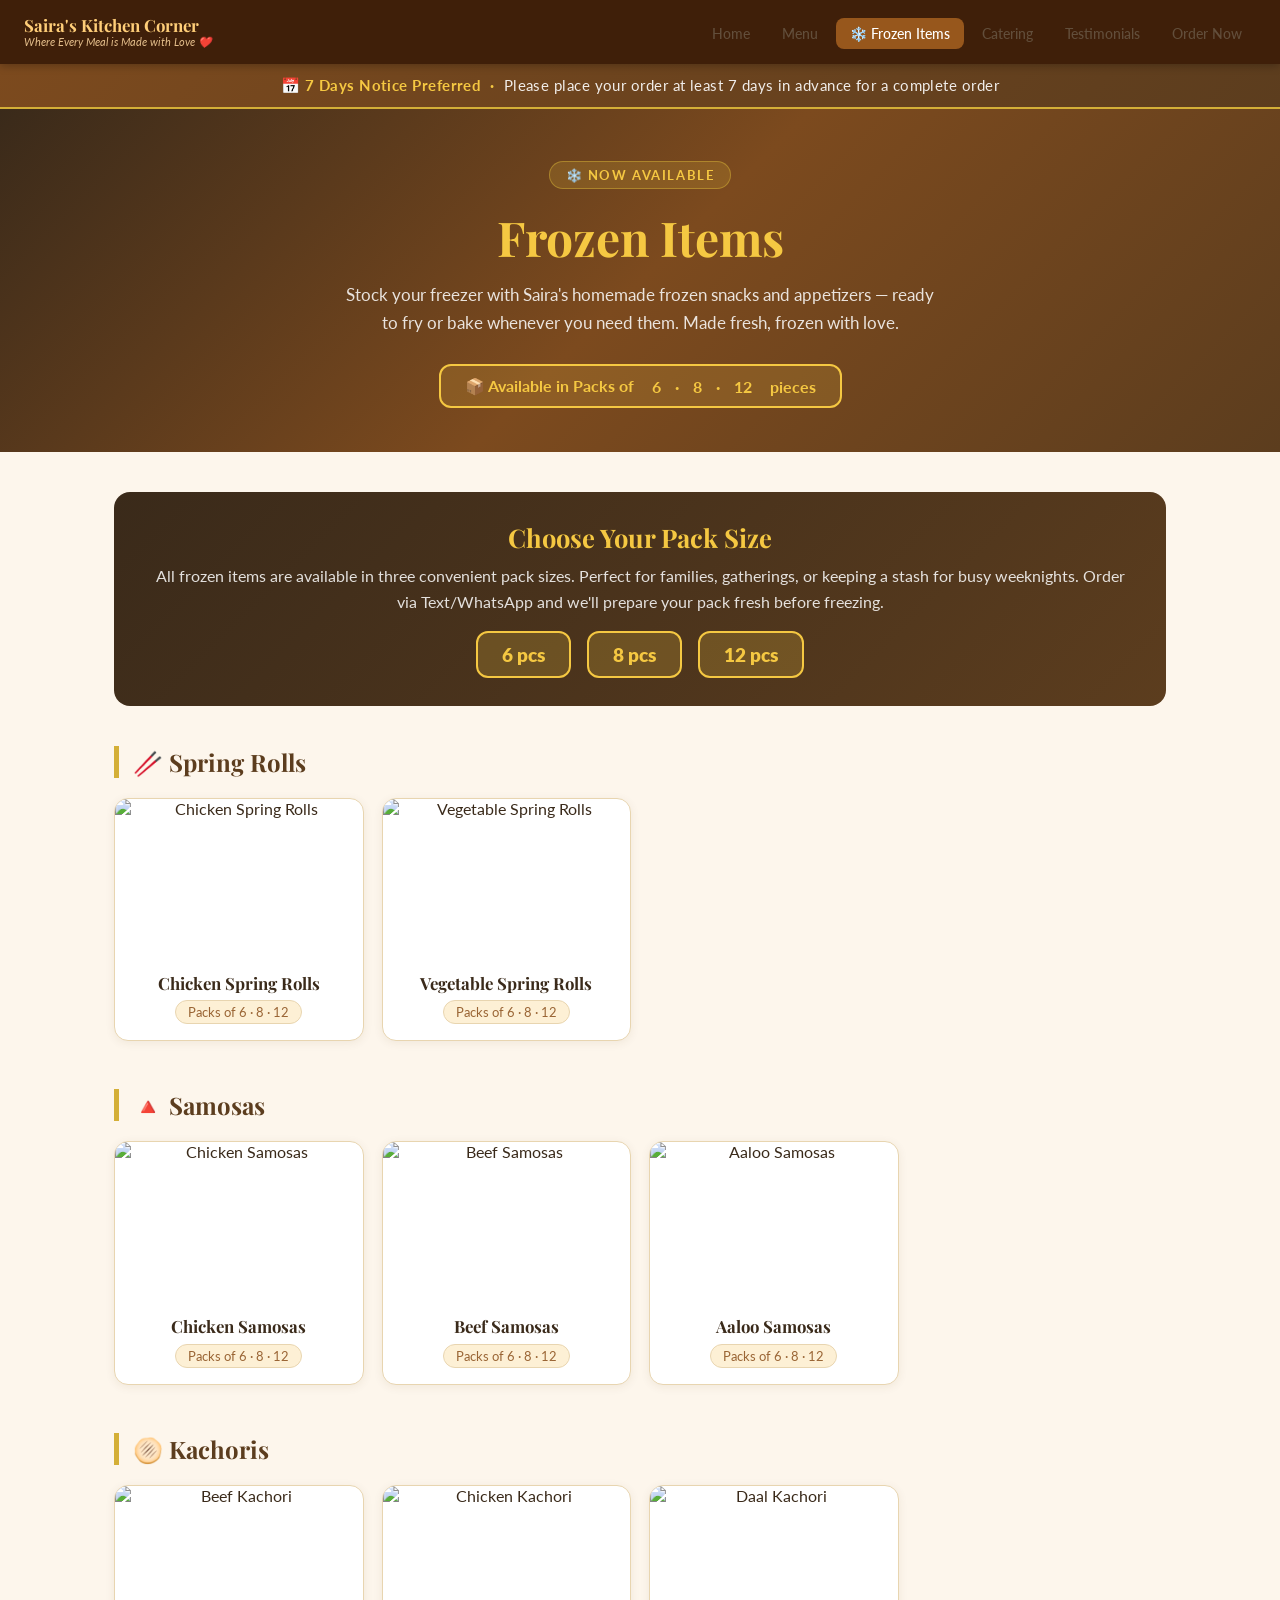
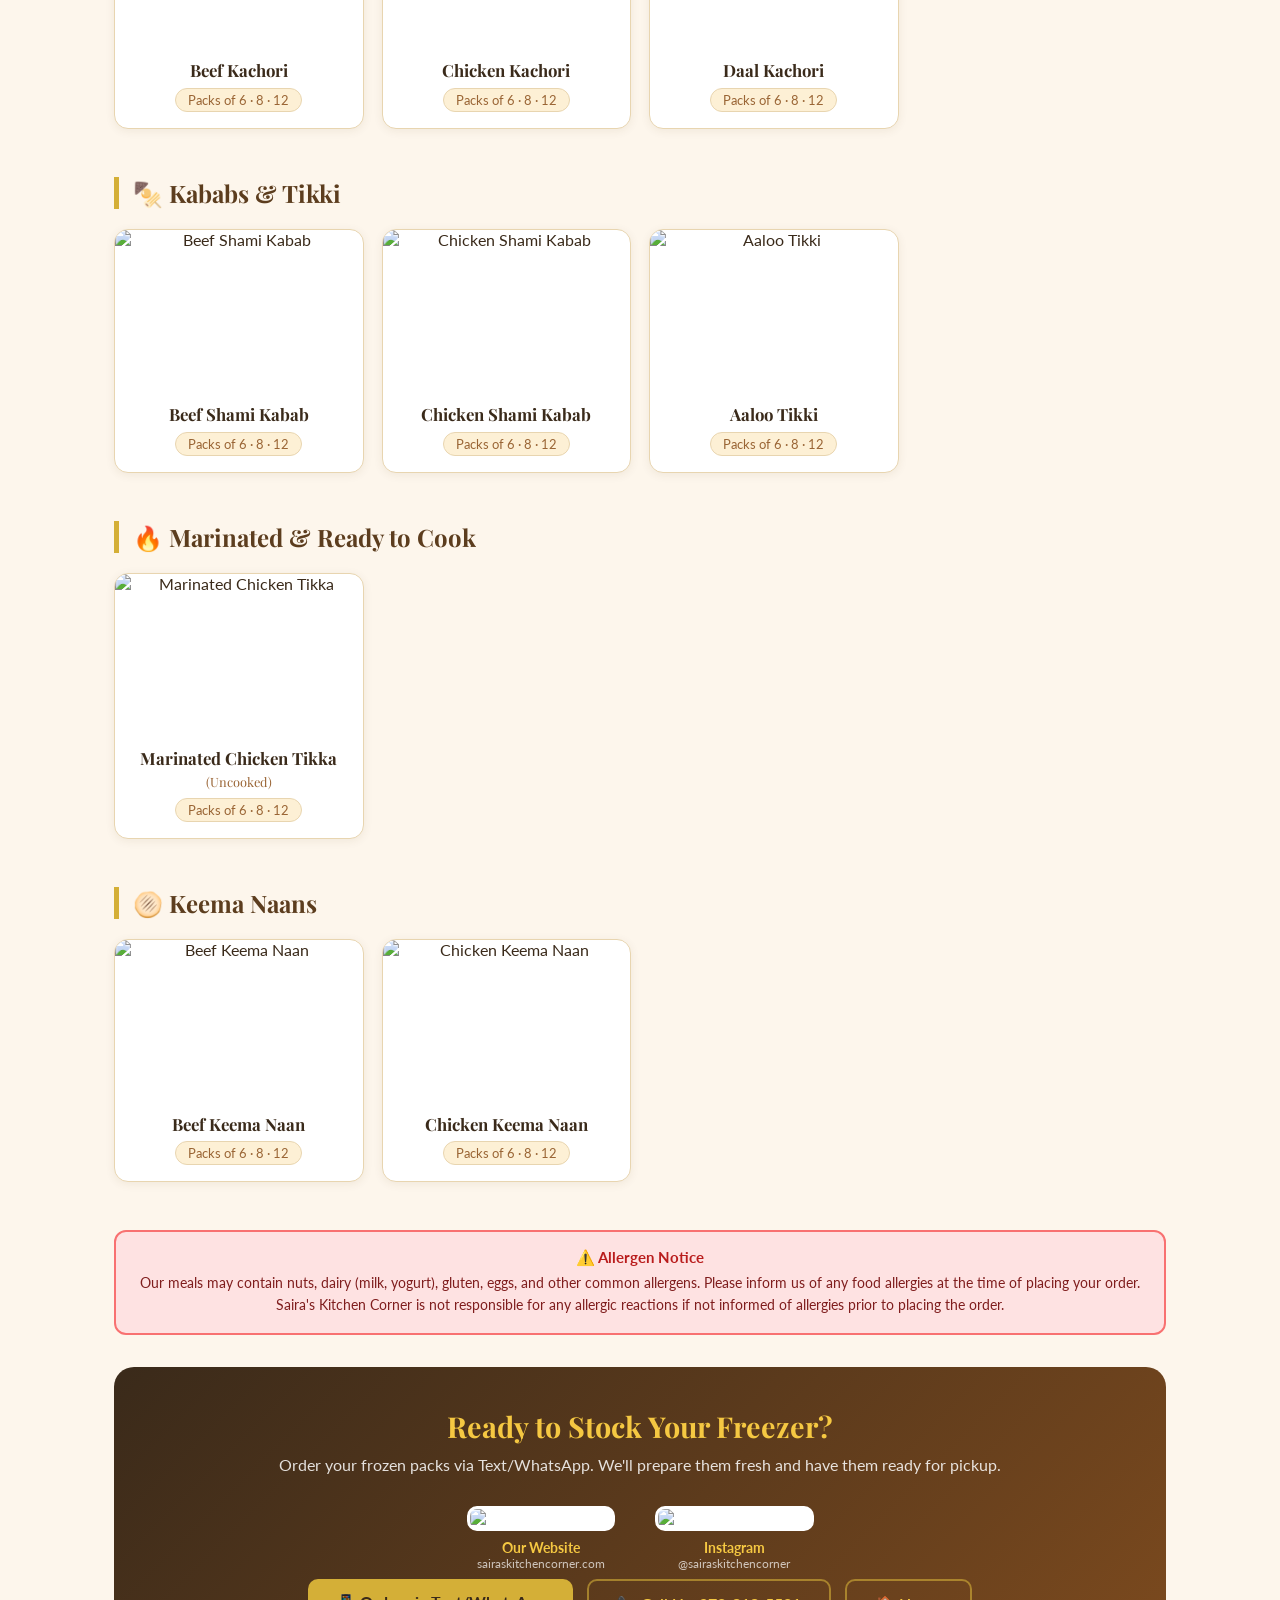
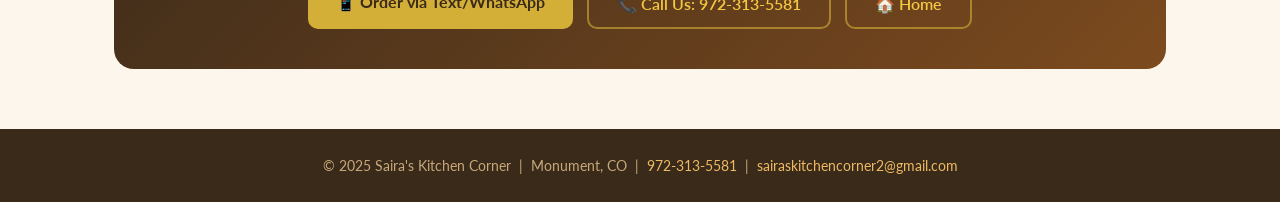
==== frozen-items.html @ 430d5a1c "Update frozen items page with food images, 7-day notice, Text/WhatsApp, Keema Naan; add Keema Naan t" ====
<!DOCTYPE html>
<html lang="en">
<head>
  <meta charset="UTF-8" />
  <meta name="viewport" content="width=device-width, initial-scale=1.0, maximum-scale=1" />
  <title>Frozen Items – Saira's Kitchen Corner</title>
  <link rel="preconnect" href="https://fonts.googleapis.com" />
  <link rel="preconnect" href="https://fonts.gstatic.com" crossorigin />
  <link href="https://fonts.googleapis.com/css2?family=Playfair+Display:ital,wght@0,400;0,600;0,700;1,400&family=Lato:wght@300;400;700&display=swap" rel="stylesheet" />
  <style>
    *, *::before, *::after { box-sizing: border-box; margin: 0; padding: 0; }

    body {
      font-family: 'Lato', sans-serif;
      background: #fdf6ec;
      color: #3a2a1a;
      min-height: 100vh;
    }

    /* ── NAV ── */
    nav {
      background: oklch(0.28 0.06 52);
      padding: 0 24px;
      display: flex;
      align-items: center;
      justify-content: space-between;
      height: 64px;
      position: sticky;
      top: 0;
      z-index: 100;
      box-shadow: 0 2px 8px rgba(0,0,0,0.25);
    }
    .nav-brand {
      display: flex;
      align-items: center;
      gap: 10px;
      text-decoration: none;
      flex-shrink: 0;
    }
    .nav-brand-text { display: flex; flex-direction: column; }
    .nav-brand .brand-name {
      font-family: 'Playfair Display', serif;
      font-size: 1.05rem;
      font-weight: 700;
      color: oklch(0.88 0.12 78);
      line-height: 1.2;
    }
    .nav-brand .brand-tagline {
      font-size: 0.68rem;
      color: oklch(0.82 0.08 75);
      font-style: italic;
    }
    .nav-links {
      display: flex;
      gap: 4px;
      align-items: center;
      list-style: none;
    }
    .nav-links a {
      color: oklch(0.44 0.04 67);
      text-decoration: none;
      font-size: 0.875rem;
      font-weight: 500;
      padding: 7px 14px;
      border-radius: 8px;
      transition: background 0.15s, color 0.15s;
    }
    .nav-links a:hover {
      background: oklch(0.96 0.03 78);
      color: oklch(0.38 0.07 55);
    }
    .nav-links a.active {
      background: oklch(0.52 0.11 58);
      color: #fff;
    }
    .nav-links a.order-btn {
      color: oklch(0.44 0.04 67);
      background: transparent;
    }
    .nav-links a.order-btn:hover {
      background: oklch(0.96 0.03 78);
      color: oklch(0.38 0.07 55);
    }
    /* Hamburger */
    .nav-hamburger {
      display: none;
      background: none;
      border: none;
      cursor: pointer;
      padding: 8px;
      border-radius: 8px;
      color: oklch(0.44 0.04 67);
      transition: background 0.15s;
      min-width: 44px;
      min-height: 44px;
      align-items: center;
      justify-content: center;
    }
    .nav-hamburger svg { width: 26px; height: 26px; }
    .nav-hamburger:hover { background: oklch(0.38 0.06 52); }
    .nav-mobile {
      display: none;
      flex-direction: column;
      background: oklch(0.24 0.05 52);
      padding: 8px 0;
      box-shadow: 0 4px 12px rgba(0,0,0,0.3);
    }
    .nav-mobile.open { display: flex; }
    .nav-mobile a {
      color: oklch(0.82 0.08 75);
      text-decoration: none;
      padding: 12px 24px;
      font-size: 0.95rem;
      font-weight: 500;
      transition: background 0.15s;
    }
    .nav-mobile a:hover, .nav-mobile a.active { background: oklch(0.32 0.07 52); color: #fff; }

    /* ── NOTICE BANNER ── */
    .notice-banner {
      background: linear-gradient(135deg, #7c4a1e, #5c3d1e);
      color: #f5c842;
      text-align: center;
      padding: 12px 24px;
      font-size: 0.95rem;
      font-weight: 700;
      letter-spacing: 0.03em;
      border-bottom: 2px solid #d4af37;
    }
    .notice-banner span {
      color: rgba(255,255,255,0.9);
      font-weight: 400;
    }

    /* ── HERO ── */
    .hero {
      background: linear-gradient(135deg, #3a2a1a 0%, #7c4a1e 50%, #5c3d1e 100%);
      color: #fff;
      text-align: center;
      padding: 52px 24px 44px;
    }
    .hero-badge {
      display: inline-block;
      background: rgba(212,175,55,0.2);
      border: 1px solid rgba(212,175,55,0.5);
      color: #f5c842;
      font-size: 0.82rem;
      font-weight: 700;
      letter-spacing: 0.12em;
      text-transform: uppercase;
      padding: 5px 16px;
      border-radius: 20px;
      margin-bottom: 16px;
    }
    .hero h1 {
      font-family: 'Playfair Display', serif;
      font-size: clamp(2rem, 5vw, 3rem);
      font-weight: 700;
      color: #f5c842;
      margin-bottom: 12px;
    }
    .hero p {
      font-size: 1.05rem;
      color: rgba(255,255,255,0.85);
      max-width: 600px;
      margin: 0 auto 20px;
      line-height: 1.65;
    }
    .pack-banner {
      display: inline-flex;
      align-items: center;
      gap: 10px;
      background: rgba(245,200,66,0.15);
      border: 2px solid #f5c842;
      border-radius: 12px;
      padding: 10px 24px;
      color: #f5c842;
      font-size: 1rem;
      font-weight: 700;
      margin-top: 8px;
    }

    /* ── MAIN ── */
    main {
      max-width: 1100px;
      margin: 0 auto;
      padding: 40px 24px 60px;
    }

    /* ── CATEGORY SECTION ── */
    .category {
      margin-bottom: 48px;
    }
    .category-title {
      font-family: 'Playfair Display', serif;
      font-size: 1.5rem;
      font-weight: 700;
      color: #5c3d1e;
      border-left: 5px solid #d4af37;
      padding-left: 14px;
      margin-bottom: 20px;
    }
    .items-grid {
      display: grid;
      grid-template-columns: repeat(auto-fill, minmax(220px, 1fr));
      gap: 18px;
    }
    .item-card {
      background: #fff;
      border: 1px solid #e8d5b0;
      border-radius: 14px;
      overflow: hidden;
      display: flex;
      flex-direction: column;
      align-items: center;
      text-align: center;
      box-shadow: 0 2px 10px rgba(92,61,30,0.08);
      transition: transform 0.2s, box-shadow 0.2s;
    }
    .item-card:hover {
      transform: translateY(-4px);
      box-shadow: 0 8px 24px rgba(92,61,30,0.16);
    }
    .item-img {
      width: 100%;
      height: 160px;
      object-fit: cover;
      display: block;
    }
    .item-body {
      padding: 14px 16px 16px;
      display: flex;
      flex-direction: column;
      align-items: center;
      gap: 6px;
    }
    .item-name {
      font-family: 'Playfair Display', serif;
      font-size: 1.05rem;
      font-weight: 700;
      color: #3a2a1a;
      line-height: 1.3;
    }
    .item-pack {
      font-size: 0.8rem;
      color: #9a6535;
      background: #fdf0d5;
      border: 1px solid #e8d5b0;
      border-radius: 20px;
      padding: 3px 12px;
    }

    /* ── PACK INFO BOX ── */
    .pack-info {
      background: linear-gradient(135deg, #3a2a1a, #5c3d1e);
      border-radius: 16px;
      padding: 28px 32px;
      color: #fff;
      text-align: center;
      margin-bottom: 40px;
    }
    .pack-info h2 {
      font-family: 'Playfair Display', serif;
      font-size: 1.6rem;
      color: #f5c842;
      margin-bottom: 10px;
    }
    .pack-info p {
      color: rgba(255,255,255,0.85);
      font-size: 0.98rem;
      line-height: 1.6;
      margin-bottom: 16px;
    }
    .pack-sizes {
      display: flex;
      justify-content: center;
      gap: 16px;
      flex-wrap: wrap;
    }
    .pack-size-badge {
      background: rgba(245,200,66,0.2);
      border: 2px solid #f5c842;
      color: #f5c842;
      font-size: 1.2rem;
      font-weight: 800;
      padding: 10px 24px;
      border-radius: 12px;
      min-width: 80px;
    }

    /* ── ALLERGEN ── */
    .allergen-box {
      background: #fee2e2;
      border: 2px solid #f87171;
      border-radius: 12px;
      padding: 16px 20px;
      text-align: center;
      margin: 32px 0;
    }
    .allergen-box .allergen-title {
      font-weight: 700;
      color: #b91c1c;
      font-size: 0.95rem;
      margin-bottom: 6px;
    }
    .allergen-box p {
      color: #7f1d1d;
      font-size: 0.85rem;
      line-height: 1.6;
    }

    /* ── CTA ── */
    .cta-section {
      background: linear-gradient(135deg, #3a2a1a, #7c4a1e);
      border-radius: 20px;
      padding: 40px 32px;
      text-align: center;
      color: #fff;
      margin-top: 16px;
    }
    .cta-section h3 {
      font-family: 'Playfair Display', serif;
      font-size: 1.8rem;
      color: #f5c842;
      margin-bottom: 10px;
    }
    .cta-section p {
      color: rgba(255,255,255,0.85);
      margin-bottom: 24px;
      font-size: 1rem;
    }
    .cta-buttons { display: flex; gap: 14px; justify-content: center; flex-wrap: wrap; }
    .btn-primary {
      background: #d4af37;
      color: #3a2a1a;
      font-weight: 700;
      padding: 13px 28px;
      border-radius: 10px;
      text-decoration: none;
      font-size: 1rem;
      transition: background 0.2s;
    }
    .btn-primary:hover { background: #f5c842; }
    .btn-outline {
      border: 2px solid rgba(212,175,55,0.6);
      color: #f5c842;
      font-weight: 600;
      padding: 13px 28px;
      border-radius: 10px;
      text-decoration: none;
      font-size: 1rem;
      transition: background 0.2s;
    }
    .btn-outline:hover { background: rgba(212,175,55,0.15); }

    /* ── QR SECTION ── */
    .qr-section {
      display: flex;
      justify-content: center;
      gap: 40px;
      flex-wrap: wrap;
      margin: 32px 0 8px;
    }
    .qr-block { text-align: center; }
    .qr-block img {
      width: 110px;
      height: 110px;
      border: 3px solid #fff;
      border-radius: 10px;
      background: #fff;
    }
    .qr-block .qr-label {
      color: #f5c842;
      font-weight: 700;
      font-size: 0.9rem;
      margin-top: 8px;
    }
    .qr-block .qr-sub {
      color: rgba(255,255,255,0.7);
      font-size: 0.78rem;
    }

    /* ── FOOTER ── */
    footer {
      background: #3a2a1a;
      color: #c8a87a;
      text-align: center;
      padding: 28px 24px;
      font-size: 0.88rem;
    }
    footer a { color: oklch(0.82 0.12 78); text-decoration: none; }
    footer a:hover { text-decoration: underline; }

    /* ── RESPONSIVE ── */
    @media (max-width: 767px) {
      .nav-links { display: none; }
      .nav-hamburger { display: flex; }
      .hero { padding: 36px 16px 32px; }
      main { padding: 28px 16px 48px; }
      .items-grid { grid-template-columns: repeat(auto-fill, minmax(160px, 1fr)); }
    }
    @media (max-width: 480px) {
      .items-grid { grid-template-columns: 1fr 1fr; }
    }
    @media (max-width: 640px) {
      nav { padding: 0 16px; }
    }
  </style>
</head>
<body>

  <!-- NAVIGATION -->
  <nav id="main-nav">
    <a href="/" class="nav-brand">
      <div class="nav-brand-text">
        <span class="brand-name">Saira's Kitchen Corner</span>
        <span class="brand-tagline">Where Every Meal is Made with Love ❤️</span>
      </div>
    </a>
    <ul class="nav-links">
      <li><a href="/">Home</a></li>
      <li><a href="/#menu">Menu</a></li>
      <li><a href="/frozen-items.html" class="active">❄️ Frozen Items</a></li>
      <li><a href="/#catering">Catering</a></li>
      <li><a href="/testimonials.html">Testimonials</a></li>
      <li><a href="/order" class="order-btn">Order Now</a></li>
    </ul>
    <button class="nav-hamburger" id="nav-toggle" aria-label="Toggle menu" onclick="document.getElementById('nav-mobile').classList.toggle('open');">
      <svg xmlns="http://www.w3.org/2000/svg" fill="none" viewBox="0 0 24 24" stroke="currentColor" stroke-width="2">
        <path stroke-linecap="round" stroke-linejoin="round" d="M4 6h16M4 12h16M4 18h16" />
      </svg>
    </button>
  </nav>
  <!-- MOBILE DROPDOWN -->
  <div class="nav-mobile" id="nav-mobile">
    <a href="/">🏠 Home</a>
    <a href="/#menu">📋 Menu</a>
    <a href="/frozen-items.html" class="active">❄️ Frozen Items</a>
    <a href="/#catering">🎉 Catering</a>
    <a href="/testimonials.html">⭐ Testimonials</a>
    <a href="/order">🛒 Order Now</a>
  </div>

  <!-- NOTICE BANNER -->
  <div class="notice-banner">
    📅 7 Days Notice Preferred &nbsp;·&nbsp; <span>Please place your order at least 7 days in advance for a complete order</span>
  </div>

  <!-- HERO -->
  <section class="hero">
    <div class="hero-badge">❄️ Now Available</div>
    <h1>Frozen Items</h1>
    <p>Stock your freezer with Saira's homemade frozen snacks and appetizers — ready to fry or bake whenever you need them. Made fresh, frozen with love.</p>
    <div class="pack-banner">
      📦 Available in Packs of &nbsp;<strong>6</strong>&nbsp;·&nbsp;<strong>8</strong>&nbsp;·&nbsp;<strong>12</strong>&nbsp; pieces
    </div>
  </section>

  <!-- MAIN -->
  <main>

    <!-- PACK INFO -->
    <div class="pack-info">
      <h2>Choose Your Pack Size</h2>
      <p>All frozen items are available in three convenient pack sizes. Perfect for families, gatherings, or keeping a stash for busy weeknights. Order via Text/WhatsApp and we'll prepare your pack fresh before freezing.</p>
      <div class="pack-sizes">
        <div class="pack-size-badge">6 pcs</div>
        <div class="pack-size-badge">8 pcs</div>
        <div class="pack-size-badge">12 pcs</div>
      </div>
    </div>

    <!-- SPRING ROLLS -->
    <div class="category">
      <div class="category-title">🥢 Spring Rolls</div>
      <div class="items-grid">
        <div class="item-card">
          <img class="item-img" src="https://files.manuscdn.com/user_upload_by_module/session_file/310519663323870382/GYMShyaJOjtlYXVd.png" alt="Chicken Spring Rolls" />
          <div class="item-body">
            <div class="item-name">Chicken Spring Rolls</div>
            <div class="item-pack">Packs of 6 · 8 · 12</div>
          </div>
        </div>
        <div class="item-card">
          <img class="item-img" src="https://files.manuscdn.com/user_upload_by_module/session_file/310519663323870382/UkPfXrjDyezXaMzY.png" alt="Vegetable Spring Rolls" />
          <div class="item-body">
            <div class="item-name">Vegetable Spring Rolls</div>
            <div class="item-pack">Packs of 6 · 8 · 12</div>
          </div>
        </div>
      </div>
    </div>

    <!-- SAMOSAS -->
    <div class="category">
      <div class="category-title">🔺 Samosas</div>
      <div class="items-grid">
        <div class="item-card">
          <img class="item-img" src="https://files.manuscdn.com/user_upload_by_module/session_file/310519663323870382/VuNOWQDTCbsynNrT.png" alt="Chicken Samosas" />
          <div class="item-body">
            <div class="item-name">Chicken Samosas</div>
            <div class="item-pack">Packs of 6 · 8 · 12</div>
          </div>
        </div>
        <div class="item-card">
          <img class="item-img" src="https://files.manuscdn.com/user_upload_by_module/session_file/310519663323870382/gjRfdqWpCjONwlKH.png" alt="Beef Samosas" />
          <div class="item-body">
            <div class="item-name">Beef Samosas</div>
            <div class="item-pack">Packs of 6 · 8 · 12</div>
          </div>
        </div>
        <div class="item-card">
          <img class="item-img" src="https://files.manuscdn.com/user_upload_by_module/session_file/310519663323870382/jdFJtAECoCiNhnWw.png" alt="Aaloo Samosas" />
          <div class="item-body">
            <div class="item-name">Aaloo Samosas</div>
            <div class="item-pack">Packs of 6 · 8 · 12</div>
          </div>
        </div>
      </div>
    </div>

    <!-- KACHORIS -->
    <div class="category">
      <div class="category-title">🫓 Kachoris</div>
      <div class="items-grid">
        <div class="item-card">
          <img class="item-img" src="https://files.manuscdn.com/user_upload_by_module/session_file/310519663323870382/nNfXZiDAnTScRFcn.png" alt="Beef Kachori" />
          <div class="item-body">
            <div class="item-name">Beef Kachori</div>
            <div class="item-pack">Packs of 6 · 8 · 12</div>
          </div>
        </div>
        <div class="item-card">
          <img class="item-img" src="https://files.manuscdn.com/user_upload_by_module/session_file/310519663323870382/geqXhyiUfNgbdxEa.png" alt="Chicken Kachori" />
          <div class="item-body">
            <div class="item-name">Chicken Kachori</div>
            <div class="item-pack">Packs of 6 · 8 · 12</div>
          </div>
        </div>
        <div class="item-card">
          <img class="item-img" src="https://files.manuscdn.com/user_upload_by_module/session_file/310519663323870382/RTfdmxBshSRBuUor.png" alt="Daal Kachori" />
          <div class="item-body">
            <div class="item-name">Daal Kachori</div>
            <div class="item-pack">Packs of 6 · 8 · 12</div>
          </div>
        </div>
      </div>
    </div>

    <!-- KABABS & TIKKI -->
    <div class="category">
      <div class="category-title">🍢 Kababs &amp; Tikki</div>
      <div class="items-grid">
        <div class="item-card">
          <img class="item-img" src="https://files.manuscdn.com/user_upload_by_module/session_file/310519663323870382/VMmyBvzrlSfmCvfM.png" alt="Beef Shami Kabab" />
          <div class="item-body">
            <div class="item-name">Beef Shami Kabab</div>
            <div class="item-pack">Packs of 6 · 8 · 12</div>
          </div>
        </div>
        <div class="item-card">
          <img class="item-img" src="https://files.manuscdn.com/user_upload_by_module/session_file/310519663323870382/xEjkXOIphJHtfErT.png" alt="Chicken Shami Kabab" />
          <div class="item-body">
            <div class="item-name">Chicken Shami Kabab</div>
            <div class="item-pack">Packs of 6 · 8 · 12</div>
          </div>
        </div>
        <div class="item-card">
          <img class="item-img" src="https://files.manuscdn.com/user_upload_by_module/session_file/310519663323870382/XonvJOvURgGAyjgp.png" alt="Aaloo Tikki" />
          <div class="item-body">
            <div class="item-name">Aaloo Tikki</div>
            <div class="item-pack">Packs of 6 · 8 · 12</div>
          </div>
        </div>
      </div>
    </div>

    <!-- MARINATED CHICKEN -->
    <div class="category">
      <div class="category-title">🔥 Marinated &amp; Ready to Cook</div>
      <div class="items-grid">
        <div class="item-card">
          <img class="item-img" src="https://files.manuscdn.com/user_upload_by_module/session_file/310519663323870382/NyRrQAPLZOqogGSi.png" alt="Marinated Chicken Tikka" />
          <div class="item-body">
            <div class="item-name">Marinated Chicken Tikka <span style="font-size:0.8rem;font-weight:400;color:#9a6535;">(Uncooked)</span></div>
            <div class="item-pack">Packs of 6 · 8 · 12</div>
          </div>
        </div>
      </div>
    </div>

    <!-- KEEMA NAANS -->
    <div class="category">
      <div class="category-title">🫓 Keema Naans</div>
      <div class="items-grid">
        <div class="item-card">
          <img class="item-img" src="https://files.manuscdn.com/user_upload_by_module/session_file/310519663323870382/TInDhwfyuKpeacDc.png" alt="Beef Keema Naan" />
          <div class="item-body">
            <div class="item-name">Beef Keema Naan</div>
            <div class="item-pack">Packs of 6 · 8 · 12</div>
          </div>
        </div>
        <div class="item-card">
          <img class="item-img" src="https://files.manuscdn.com/user_upload_by_module/session_file/310519663323870382/ZFawRkTghqkOFJRs.png" alt="Chicken Keema Naan" />
          <div class="item-body">
            <div class="item-name">Chicken Keema Naan</div>
            <div class="item-pack">Packs of 6 · 8 · 12</div>
          </div>
        </div>
      </div>
    </div>

    <!-- ALLERGEN -->
    <div class="allergen-box">
      <div class="allergen-title">⚠️ Allergen Notice</div>
      <p>Our meals may contain nuts, dairy (milk, yogurt), gluten, eggs, and other common allergens. Please inform us of any food allergies at the time of placing your order. Saira's Kitchen Corner is not responsible for any allergic reactions if not informed of allergies prior to placing the order.</p>
    </div>

    <!-- CTA -->
    <div class="cta-section">
      <h3>Ready to Stock Your Freezer?</h3>
      <p>Order your frozen packs via Text/WhatsApp. We'll prepare them fresh and have them ready for pickup.</p>
      <div class="qr-section">
        <div class="qr-block">
          <img src="https://files.manuscdn.com/user_upload_by_module/session_file/310519663323870382/OhuLxekGoacUNAgj.png" alt="Website QR Code" />
          <div class="qr-label">Our Website</div>
          <div class="qr-sub">sairaskitchencorner.com</div>
        </div>
        <div class="qr-block">
          <img src="https://files.manuscdn.com/user_upload_by_module/session_file/310519663323870382/KxJtwlGFPmjpkulf.png" alt="Instagram QR Code" />
          <div class="qr-label">Instagram</div>
          <div class="qr-sub">@sairaskitchencorner</div>
        </div>
      </div>
      <div class="cta-buttons">
        <a href="https://wa.me/19723135581?text=Hi%20Saira!%20I'd%20like%20to%20order%20some%20frozen%20items." class="btn-primary">📱 Order via Text/WhatsApp</a>
        <a href="tel:+19723135581" class="btn-outline">📞 Call Us: 972-313-5581</a>
        <a href="/" class="btn-outline">🏠 Home</a>
      </div>
    </div>

  </main>

  <!-- FOOTER -->
  <footer>
    <p>© 2025 Saira's Kitchen Corner &nbsp;|&nbsp; Monument, CO &nbsp;|&nbsp;
      <a href="tel:+19723135581">972-313-5581</a> &nbsp;|&nbsp;
      <a href="mailto:sairaskitchencorner2@gmail.com">sairaskitchencorner2@gmail.com</a>
    </p>
  </footer>

</body>
</html>
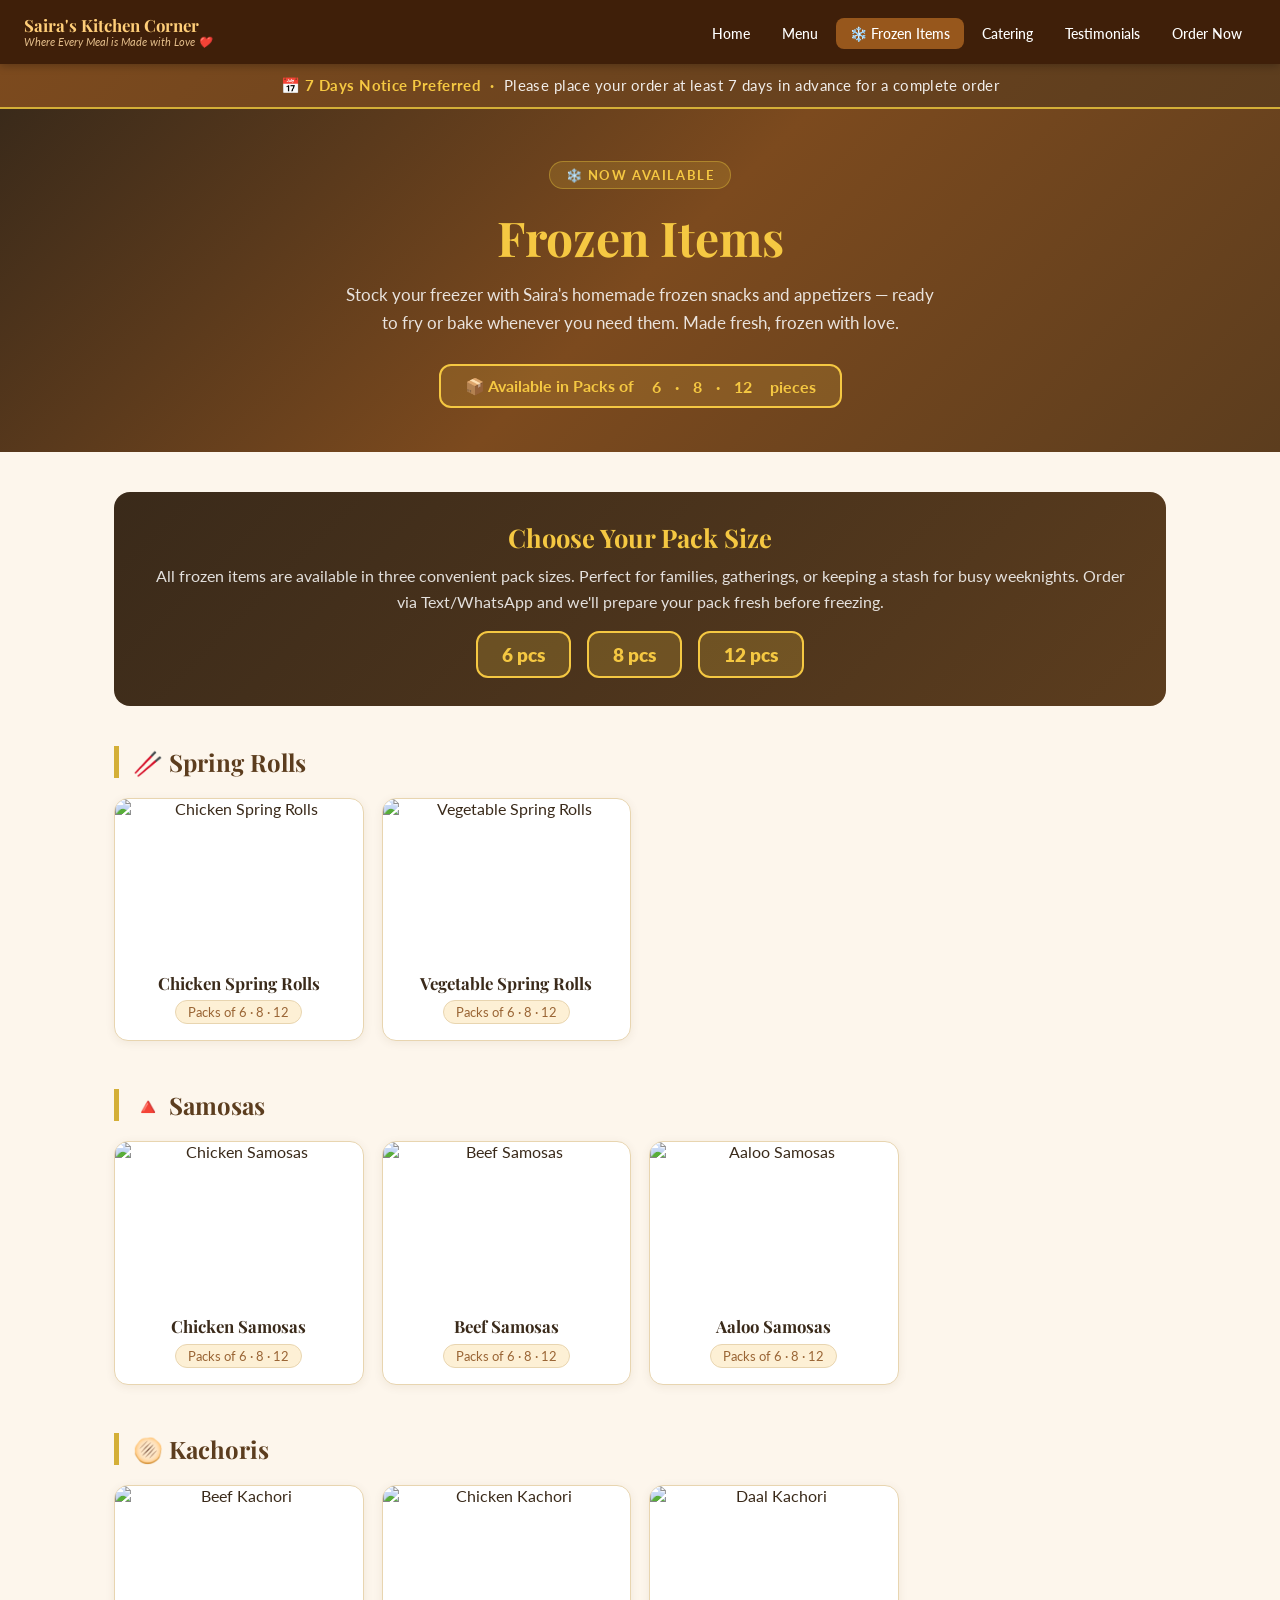
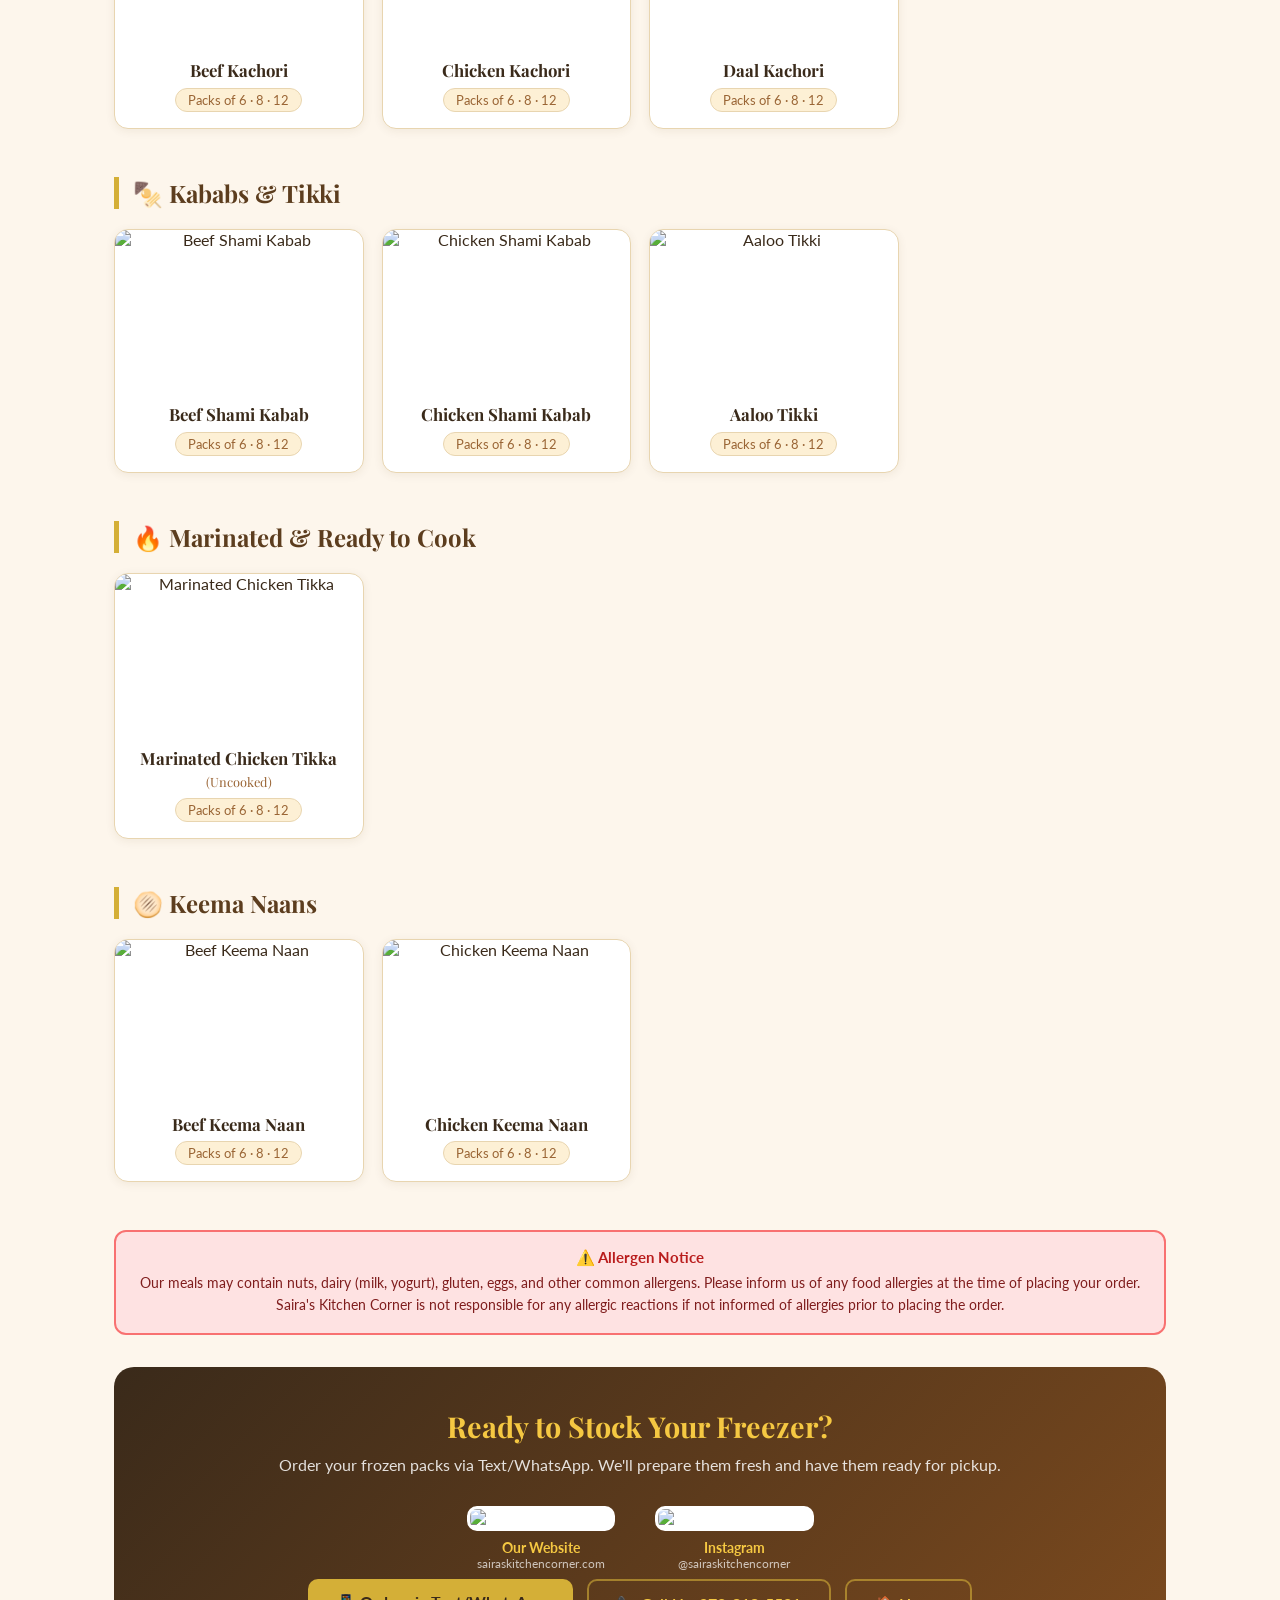
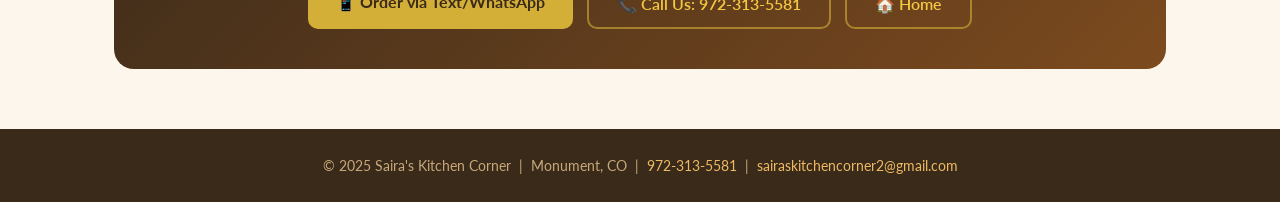
==== commit 757e28f8: "Fix navbar link colors to white on all HTML pages (frozen-items, testimonials, todays-special)" ====
--- a/frozen-items.html
+++ b/frozen-items.html
@@ -57,7 +57,7 @@
       list-style: none;
     }
     .nav-links a {
-      color: oklch(0.44 0.04 67);
+      color: #ffffff;
       text-decoration: none;
       font-size: 0.875rem;
       font-weight: 500;
@@ -66,20 +66,20 @@
       transition: background 0.15s, color 0.15s;
     }
     .nav-links a:hover {
-      background: oklch(0.96 0.03 78);
-      color: oklch(0.38 0.07 55);
+      background: rgba(212,175,55,0.2);
+      color: #f5c842;
     }
     .nav-links a.active {
       background: oklch(0.52 0.11 58);
       color: #fff;
     }
     .nav-links a.order-btn {
-      color: oklch(0.44 0.04 67);
+      color: #ffffff;
       background: transparent;
     }
     .nav-links a.order-btn:hover {
-      background: oklch(0.96 0.03 78);
-      color: oklch(0.38 0.07 55);
+      background: rgba(212,175,55,0.2);
+      color: #f5c842;
     }
     /* Hamburger */
     .nav-hamburger {
@@ -89,7 +89,7 @@
       cursor: pointer;
       padding: 8px;
       border-radius: 8px;
-      color: oklch(0.44 0.04 67);
+      color: #ffffff;
       transition: background 0.15s;
       min-width: 44px;
       min-height: 44px;
@@ -496,14 +496,14 @@
       <div class="category-title">🔺 Samosas</div>
       <div class="items-grid">
         <div class="item-card">
-          <img class="item-img" src="https://files.manuscdn.com/user_upload_by_module/session_file/310519663323870382/VuNOWQDTCbsynNrT.png" alt="Chicken Samosas" />
+          <img class="item-img" src="https://files.manuscdn.com/user_upload_by_module/session_file/310519663323870382/IXCSiuTNGazDdgge.png" alt="Chicken Samosas" />
           <div class="item-body">
             <div class="item-name">Chicken Samosas</div>
             <div class="item-pack">Packs of 6 · 8 · 12</div>
           </div>
         </div>
         <div class="item-card">
-          <img class="item-img" src="https://files.manuscdn.com/user_upload_by_module/session_file/310519663323870382/gjRfdqWpCjONwlKH.png" alt="Beef Samosas" />
+          <img class="item-img" src="https://files.manuscdn.com/user_upload_by_module/session_file/310519663323870382/yQUsGYfAqnAOAgLp.png" alt="Beef Samosas" />
           <div class="item-body">
             <div class="item-name">Beef Samosas</div>
             <div class="item-pack">Packs of 6 · 8 · 12</div>
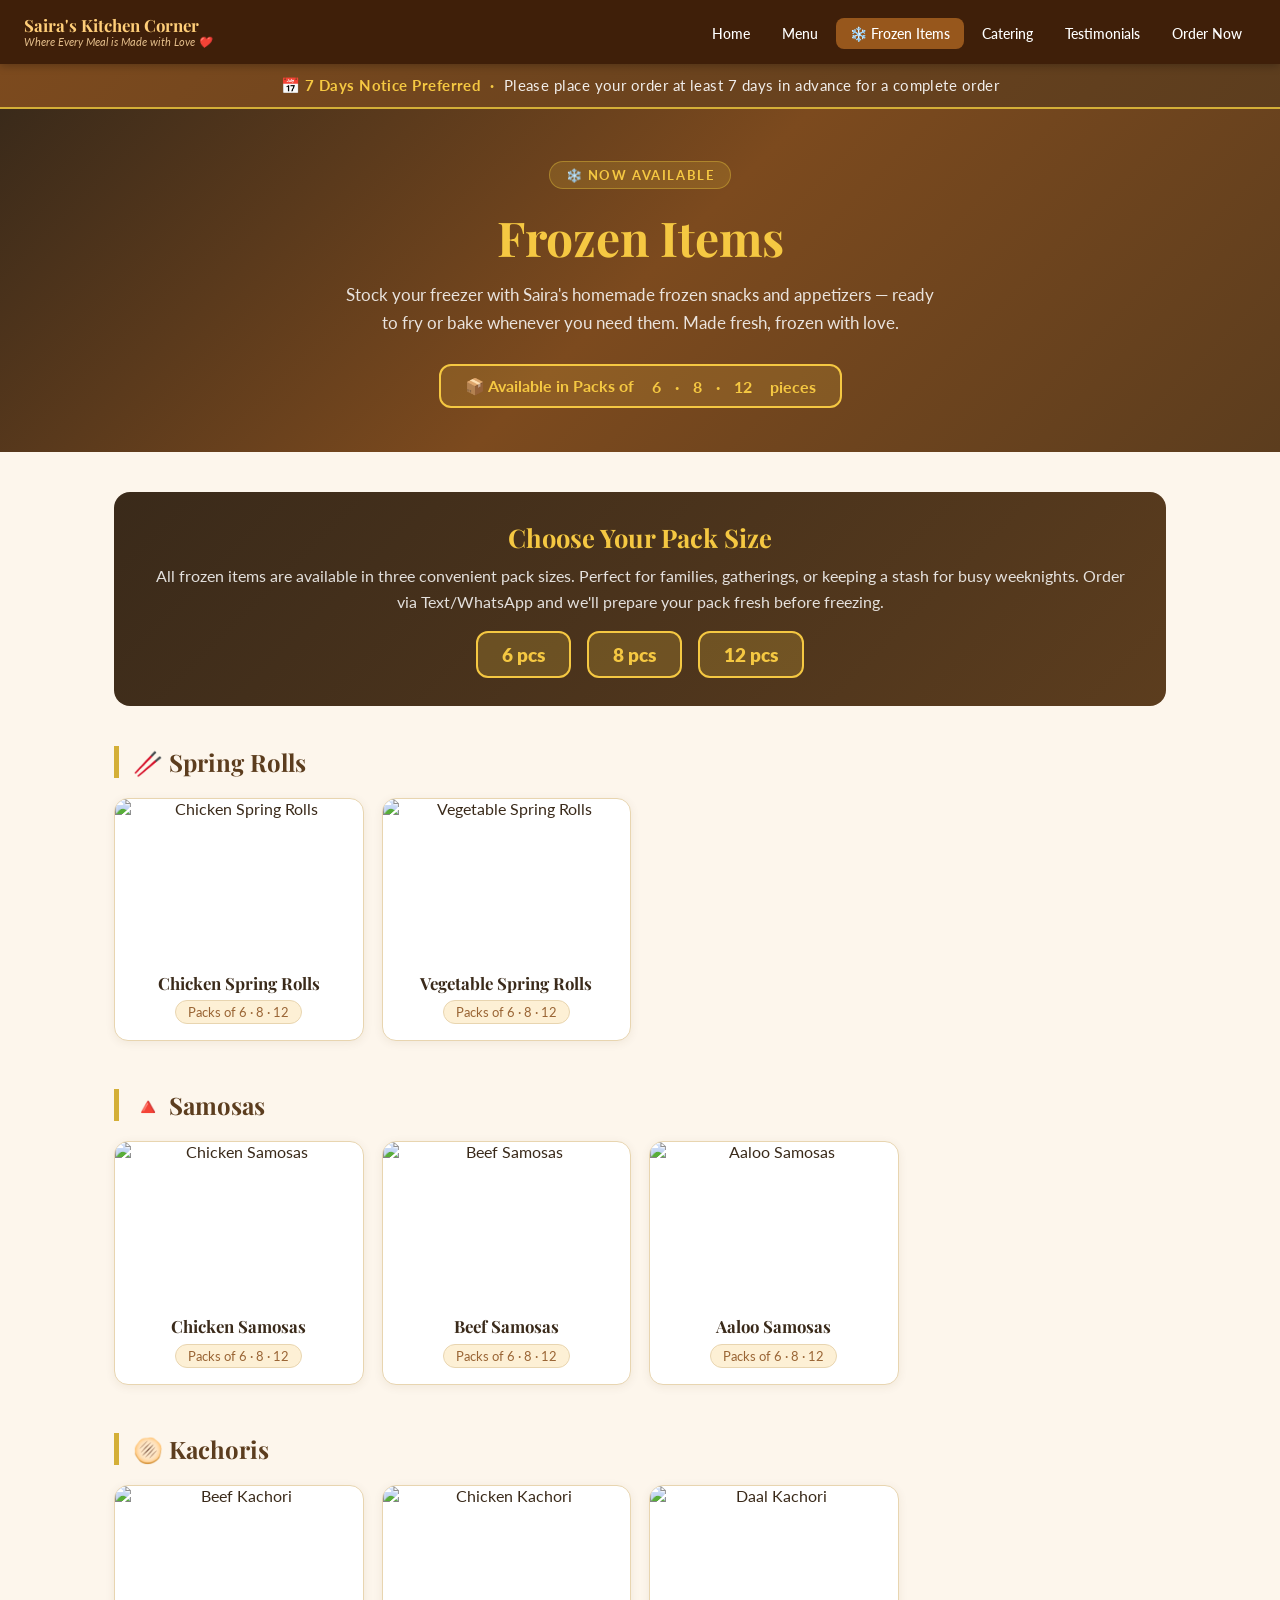
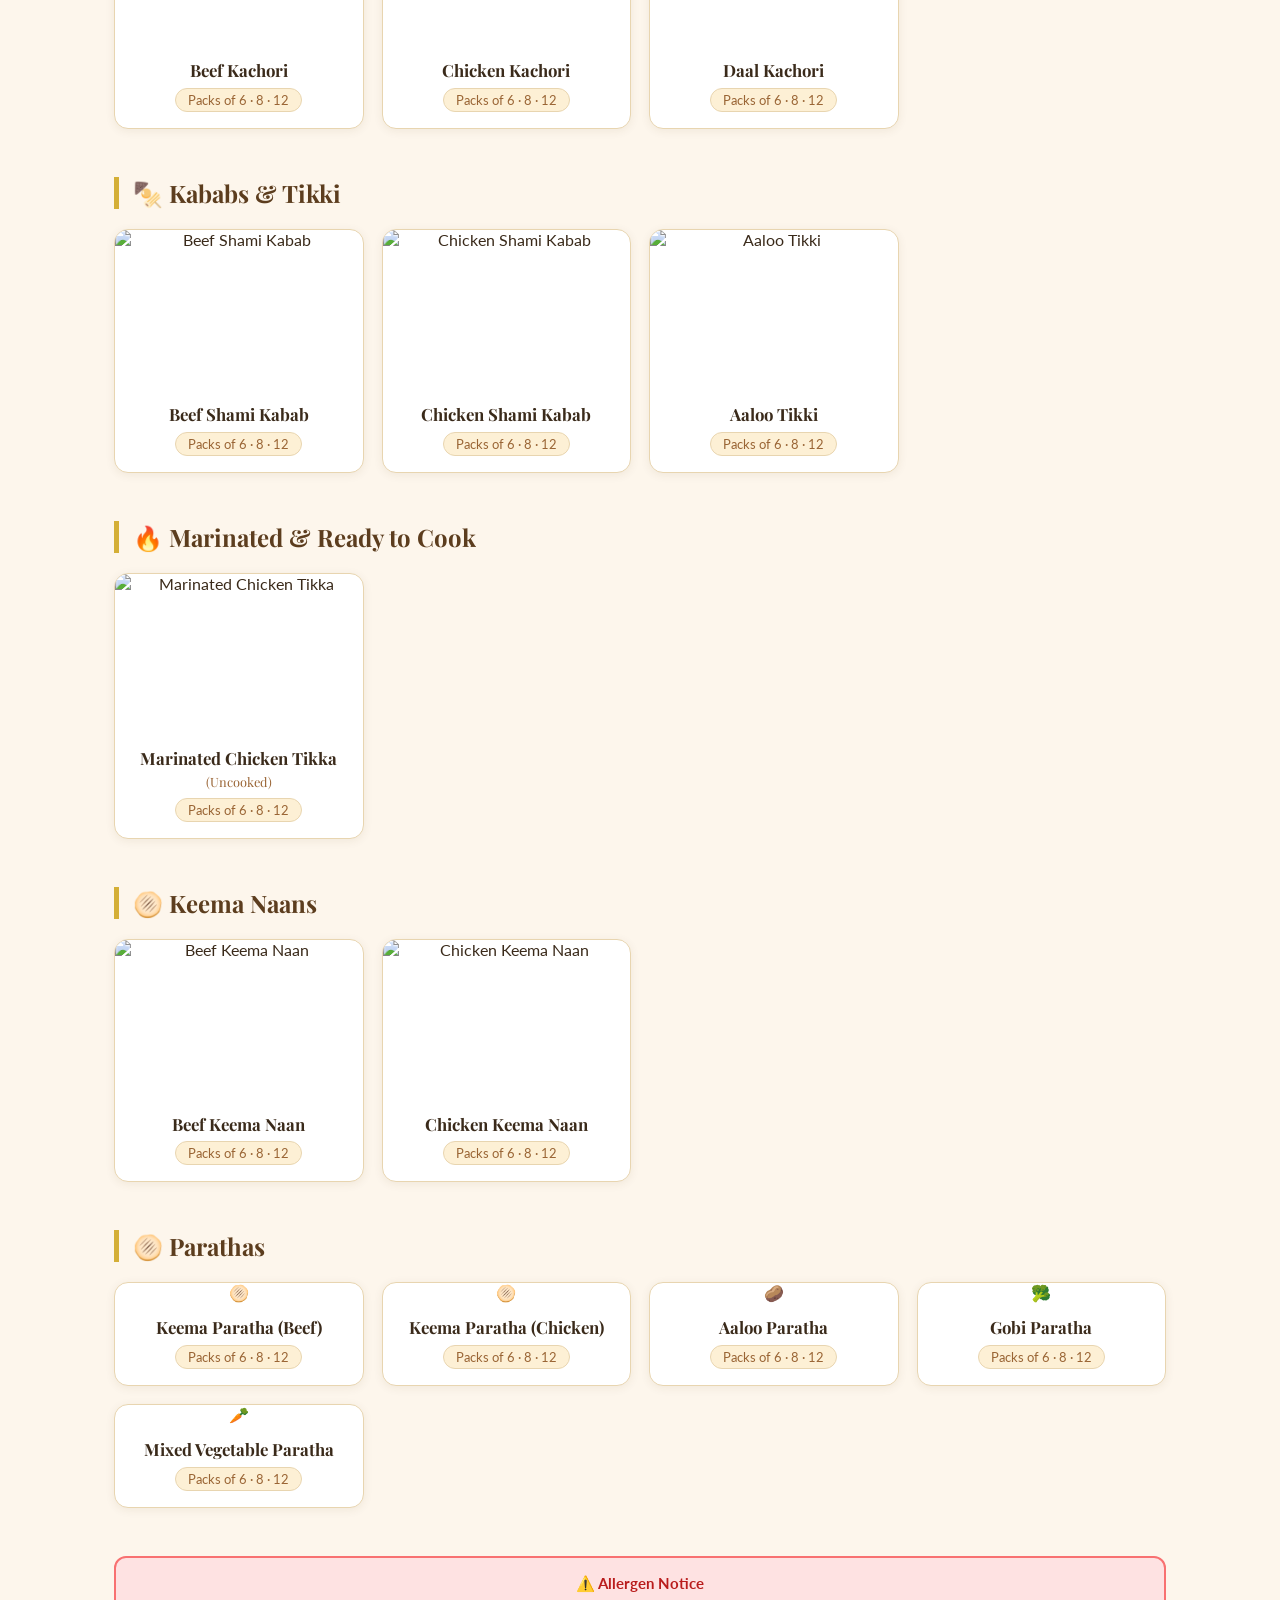
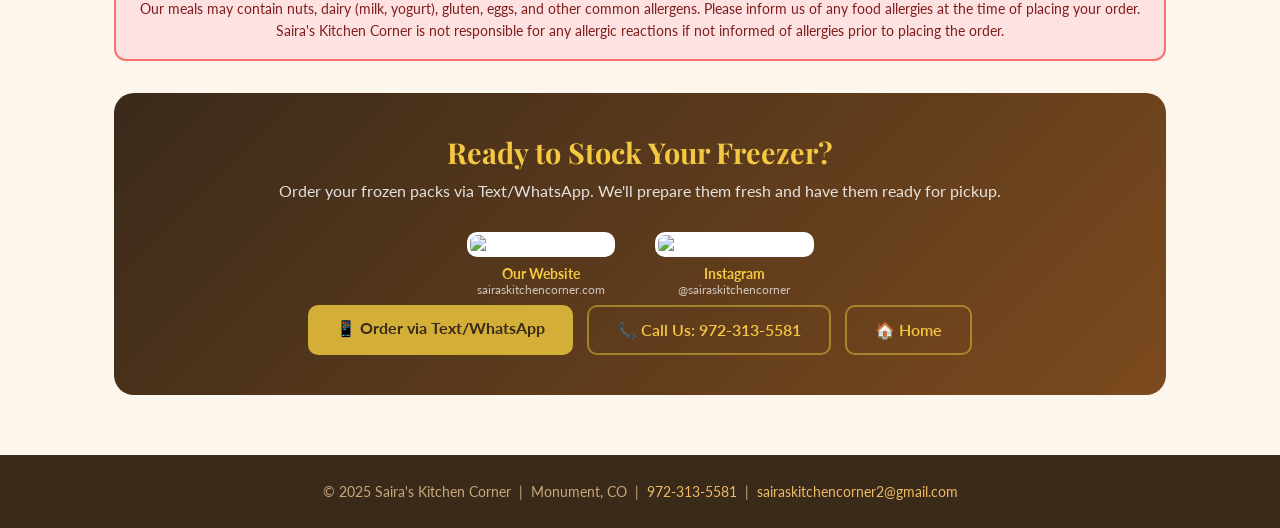
==== commit f42341f7: "Add parathas category to Frozen Items page (Keema beef/chicken, Aaloo, Gobi, Mixed Veg)" ====
--- a/frozen-items.html
+++ b/frozen-items.html
@@ -610,6 +610,48 @@
       </div>
     </div>
 
+    <!-- PARATHAS -->
+    <div class="category">
+      <div class="category-title">🫓 Parathas</div>
+      <div class="items-grid">
+        <div class="item-card">
+          <div class="item-icon">🫓</div>
+          <div class="item-body">
+            <div class="item-name">Keema Paratha (Beef)</div>
+            <div class="item-pack">Packs of 6 · 8 · 12</div>
+          </div>
+        </div>
+        <div class="item-card">
+          <div class="item-icon">🫓</div>
+          <div class="item-body">
+            <div class="item-name">Keema Paratha (Chicken)</div>
+            <div class="item-pack">Packs of 6 · 8 · 12</div>
+          </div>
+        </div>
+        <div class="item-card">
+          <div class="item-icon">🥔</div>
+          <div class="item-body">
+            <div class="item-name">Aaloo Paratha</div>
+            <div class="item-pack">Packs of 6 · 8 · 12</div>
+          </div>
+        </div>
+        <div class="item-card">
+          <div class="item-icon">🥦</div>
+          <div class="item-body">
+            <div class="item-name">Gobi Paratha</div>
+            <div class="item-pack">Packs of 6 · 8 · 12</div>
+          </div>
+        </div>
+        <div class="item-card">
+          <div class="item-icon">🥕</div>
+          <div class="item-body">
+            <div class="item-name">Mixed Vegetable Paratha</div>
+            <div class="item-pack">Packs of 6 · 8 · 12</div>
+          </div>
+        </div>
+      </div>
+    </div>
+
     <!-- ALLERGEN -->
     <div class="allergen-box">
       <div class="allergen-title">⚠️ Allergen Notice</div>
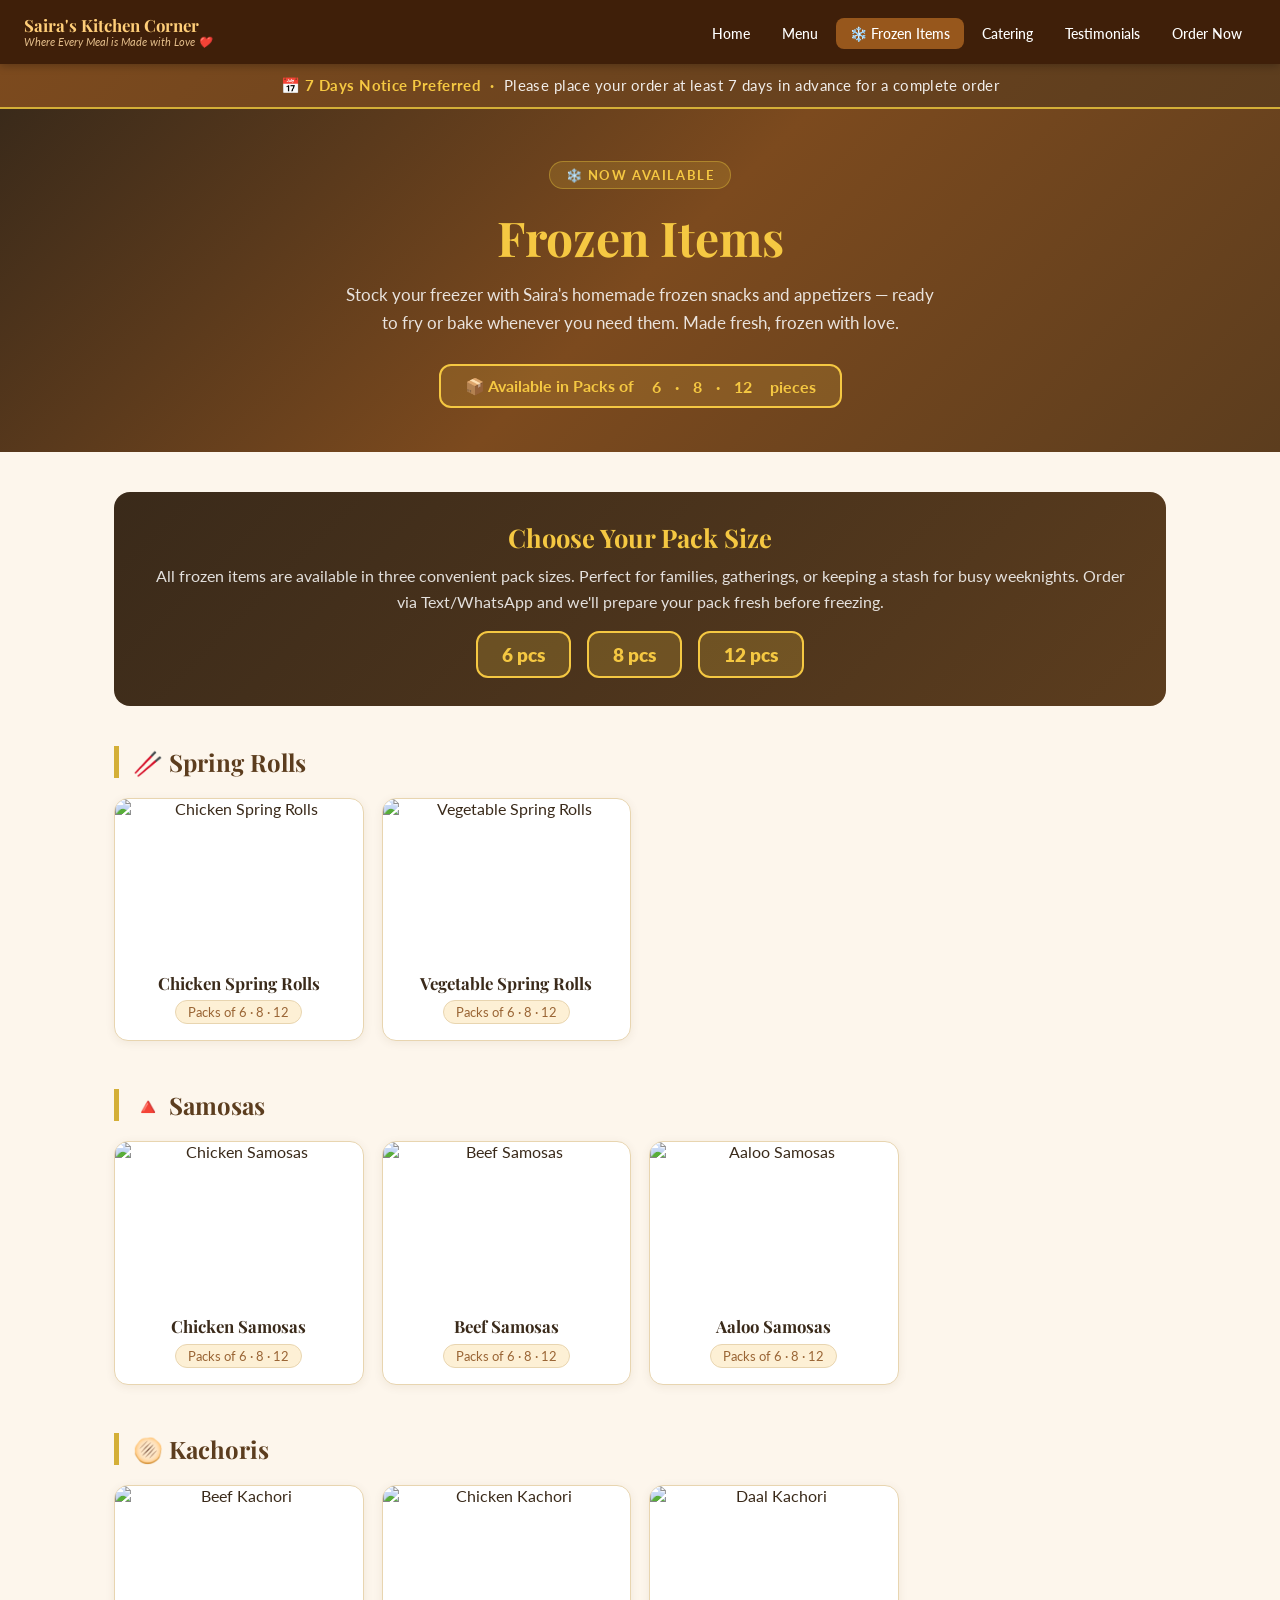
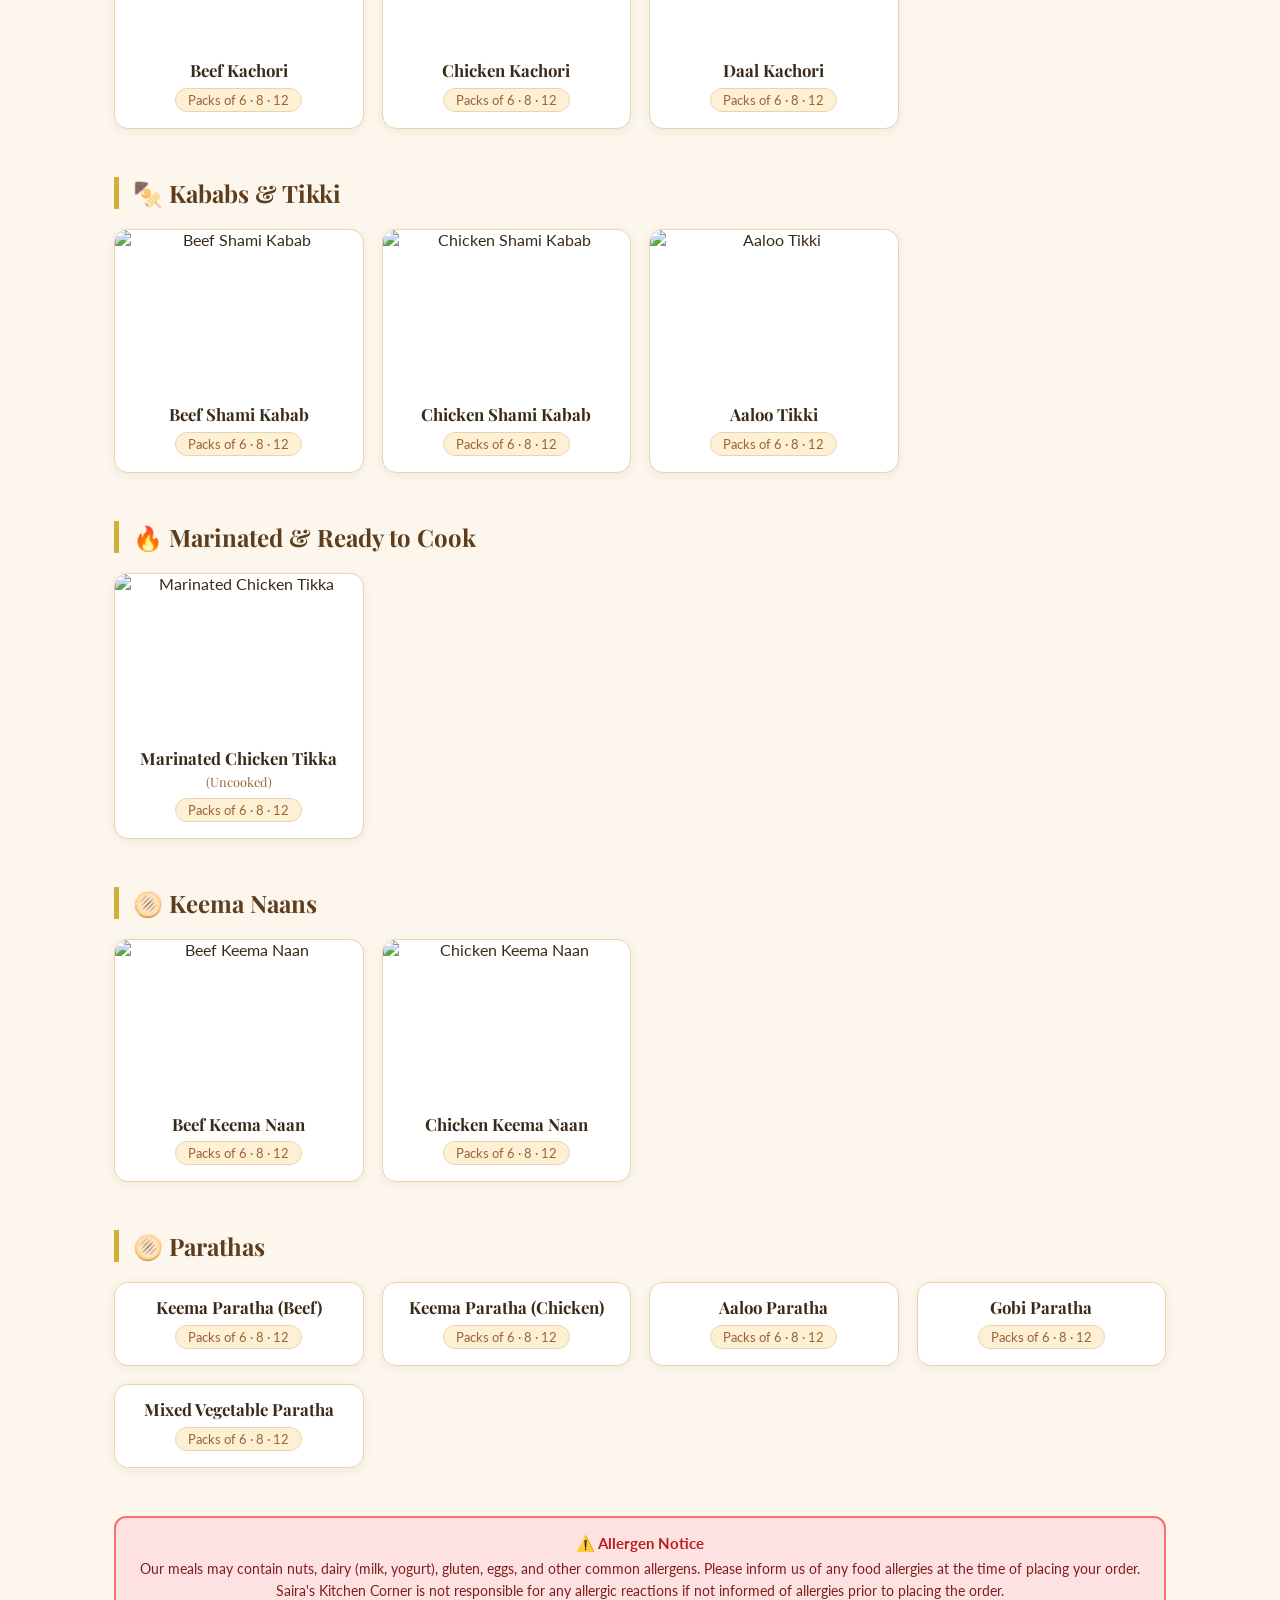
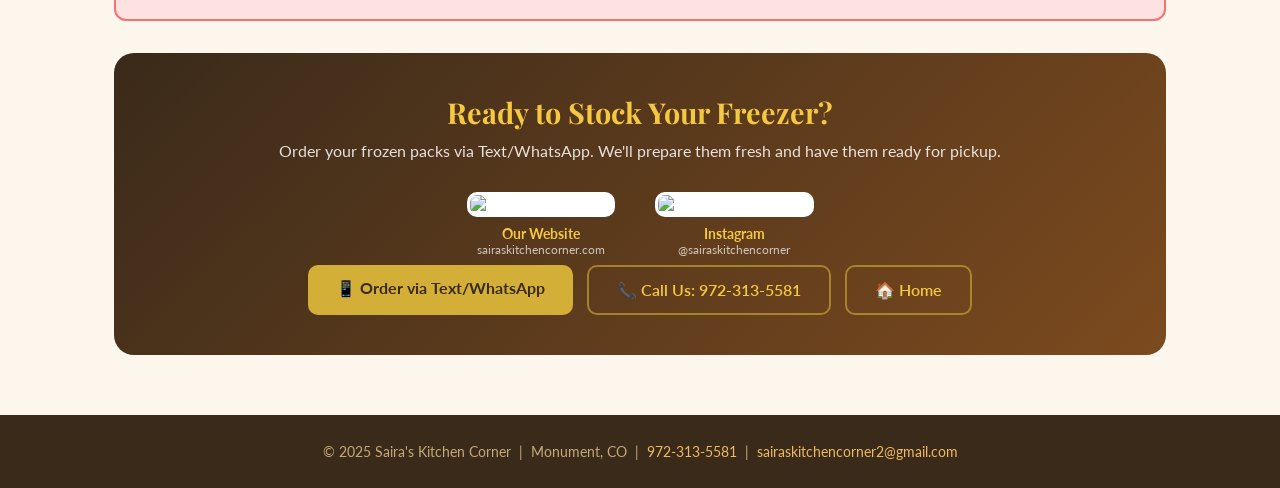
==== commit aba94000: "Remove icons from paratha items on Frozen Items page" ====
--- a/frozen-items.html
+++ b/frozen-items.html
@@ -615,35 +615,30 @@
       <div class="category-title">🫓 Parathas</div>
       <div class="items-grid">
         <div class="item-card">
-          <div class="item-icon">🫓</div>
           <div class="item-body">
             <div class="item-name">Keema Paratha (Beef)</div>
             <div class="item-pack">Packs of 6 · 8 · 12</div>
           </div>
         </div>
         <div class="item-card">
-          <div class="item-icon">🫓</div>
           <div class="item-body">
             <div class="item-name">Keema Paratha (Chicken)</div>
             <div class="item-pack">Packs of 6 · 8 · 12</div>
           </div>
         </div>
         <div class="item-card">
-          <div class="item-icon">🥔</div>
           <div class="item-body">
             <div class="item-name">Aaloo Paratha</div>
             <div class="item-pack">Packs of 6 · 8 · 12</div>
           </div>
         </div>
         <div class="item-card">
-          <div class="item-icon">🥦</div>
           <div class="item-body">
             <div class="item-name">Gobi Paratha</div>
             <div class="item-pack">Packs of 6 · 8 · 12</div>
           </div>
         </div>
         <div class="item-card">
-          <div class="item-icon">🥕</div>
           <div class="item-body">
             <div class="item-name">Mixed Vegetable Paratha</div>
             <div class="item-pack">Packs of 6 · 8 · 12</div>
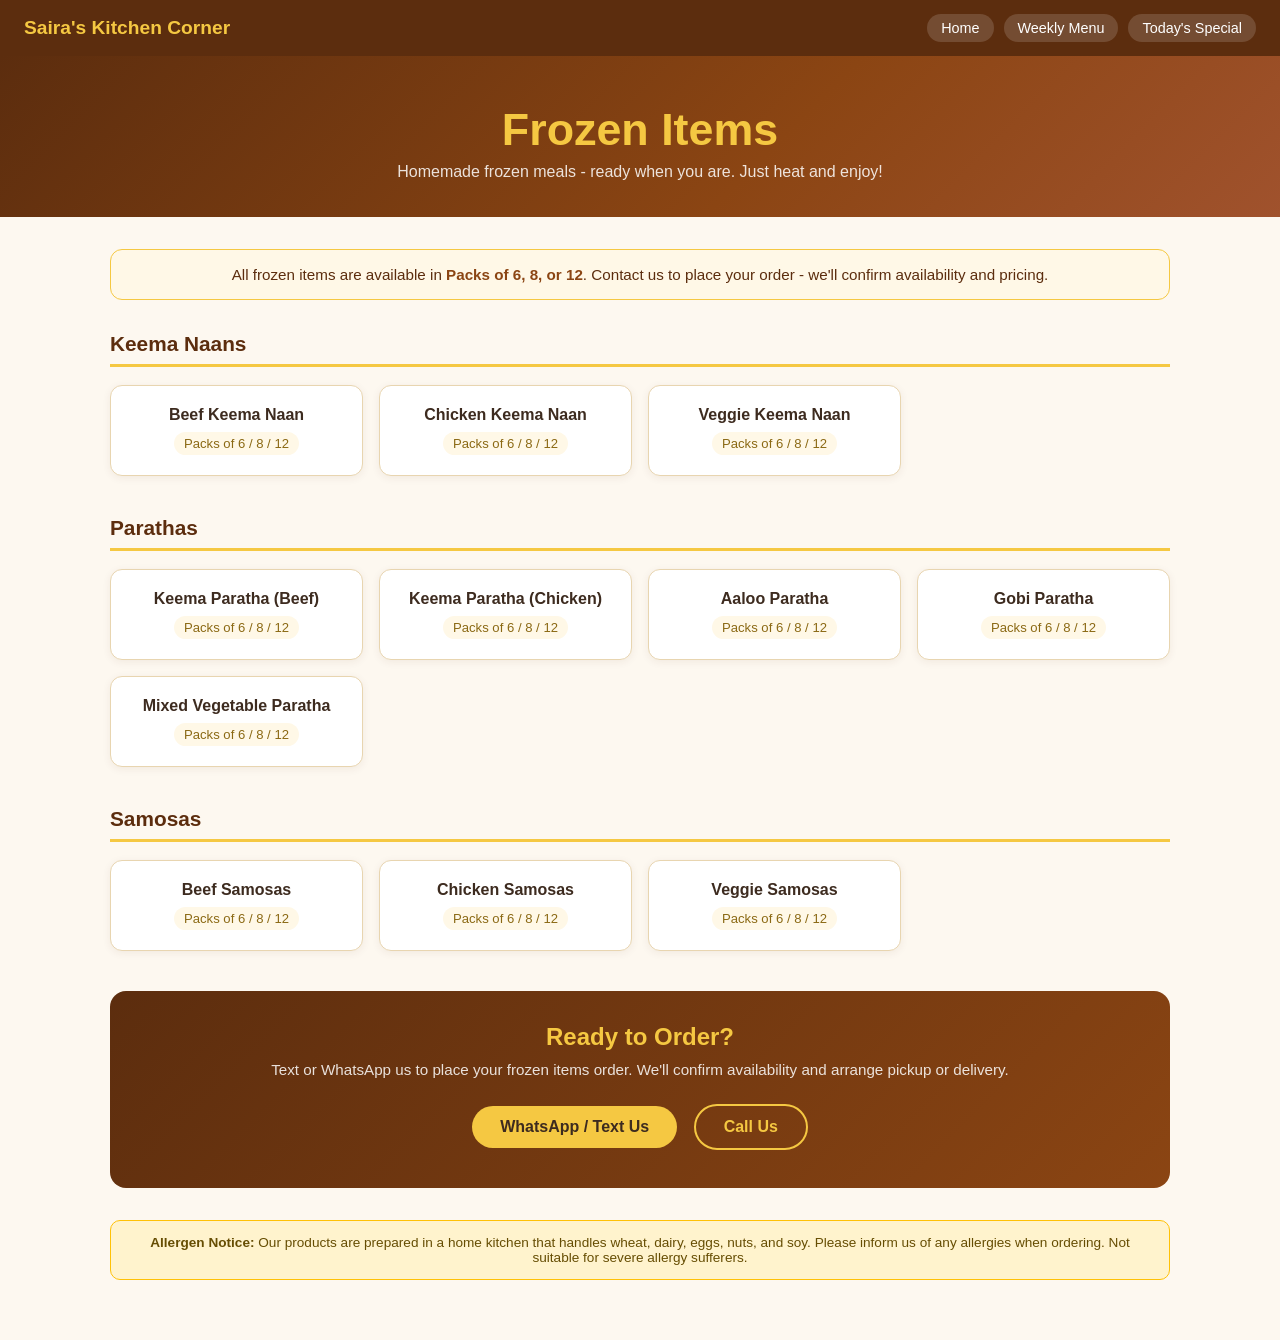
==== commit 9a0d8bb2: "Restore frozen-items.html and add Frozen Items button to home page hero" ====
--- a/frozen-items.html
+++ b/frozen-items.html
@@ -1,690 +1,91 @@
 <!DOCTYPE html>
 <html lang="en">
 <head>
-  <meta charset="UTF-8" />
-  <meta name="viewport" content="width=device-width, initial-scale=1.0, maximum-scale=1" />
-  <title>Frozen Items – Saira's Kitchen Corner</title>
-  <link rel="preconnect" href="https://fonts.googleapis.com" />
-  <link rel="preconnect" href="https://fonts.gstatic.com" crossorigin />
-  <link href="https://fonts.googleapis.com/css2?family=Playfair+Display:ital,wght@0,400;0,600;0,700;1,400&family=Lato:wght@300;400;700&display=swap" rel="stylesheet" />
-  <style>
-    *, *::before, *::after { box-sizing: border-box; margin: 0; padding: 0; }
-
-    body {
-      font-family: 'Lato', sans-serif;
-      background: #fdf6ec;
-      color: #3a2a1a;
-      min-height: 100vh;
-    }
-
-    /* ── NAV ── */
-    nav {
-      background: oklch(0.28 0.06 52);
-      padding: 0 24px;
-      display: flex;
-      align-items: center;
-      justify-content: space-between;
-      height: 64px;
-      position: sticky;
-      top: 0;
-      z-index: 100;
-      box-shadow: 0 2px 8px rgba(0,0,0,0.25);
-    }
-    .nav-brand {
-      display: flex;
-      align-items: center;
-      gap: 10px;
-      text-decoration: none;
-      flex-shrink: 0;
-    }
-    .nav-brand-text { display: flex; flex-direction: column; }
-    .nav-brand .brand-name {
-      font-family: 'Playfair Display', serif;
-      font-size: 1.05rem;
-      font-weight: 700;
-      color: oklch(0.88 0.12 78);
-      line-height: 1.2;
-    }
-    .nav-brand .brand-tagline {
-      font-size: 0.68rem;
-      color: oklch(0.82 0.08 75);
-      font-style: italic;
-    }
-    .nav-links {
-      display: flex;
-      gap: 4px;
-      align-items: center;
-      list-style: none;
-    }
-    .nav-links a {
-      color: #ffffff;
-      text-decoration: none;
-      font-size: 0.875rem;
-      font-weight: 500;
-      padding: 7px 14px;
-      border-radius: 8px;
-      transition: background 0.15s, color 0.15s;
-    }
-    .nav-links a:hover {
-      background: rgba(212,175,55,0.2);
-      color: #f5c842;
-    }
-    .nav-links a.active {
-      background: oklch(0.52 0.11 58);
-      color: #fff;
-    }
-    .nav-links a.order-btn {
-      color: #ffffff;
-      background: transparent;
-    }
-    .nav-links a.order-btn:hover {
-      background: rgba(212,175,55,0.2);
-      color: #f5c842;
-    }
-    /* Hamburger */
-    .nav-hamburger {
-      display: none;
-      background: none;
-      border: none;
-      cursor: pointer;
-      padding: 8px;
-      border-radius: 8px;
-      color: #ffffff;
-      transition: background 0.15s;
-      min-width: 44px;
-      min-height: 44px;
-      align-items: center;
-      justify-content: center;
-    }
-    .nav-hamburger svg { width: 26px; height: 26px; }
-    .nav-hamburger:hover { background: oklch(0.38 0.06 52); }
-    .nav-mobile {
-      display: none;
-      flex-direction: column;
-      background: oklch(0.24 0.05 52);
-      padding: 8px 0;
-      box-shadow: 0 4px 12px rgba(0,0,0,0.3);
-    }
-    .nav-mobile.open { display: flex; }
-    .nav-mobile a {
-      color: oklch(0.82 0.08 75);
-      text-decoration: none;
-      padding: 12px 24px;
-      font-size: 0.95rem;
-      font-weight: 500;
-      transition: background 0.15s;
-    }
-    .nav-mobile a:hover, .nav-mobile a.active { background: oklch(0.32 0.07 52); color: #fff; }
-
-    /* ── NOTICE BANNER ── */
-    .notice-banner {
-      background: linear-gradient(135deg, #7c4a1e, #5c3d1e);
-      color: #f5c842;
-      text-align: center;
-      padding: 12px 24px;
-      font-size: 0.95rem;
-      font-weight: 700;
-      letter-spacing: 0.03em;
-      border-bottom: 2px solid #d4af37;
-    }
-    .notice-banner span {
-      color: rgba(255,255,255,0.9);
-      font-weight: 400;
-    }
-
-    /* ── HERO ── */
-    .hero {
-      background: linear-gradient(135deg, #3a2a1a 0%, #7c4a1e 50%, #5c3d1e 100%);
-      color: #fff;
-      text-align: center;
-      padding: 52px 24px 44px;
-    }
-    .hero-badge {
-      display: inline-block;
-      background: rgba(212,175,55,0.2);
-      border: 1px solid rgba(212,175,55,0.5);
-      color: #f5c842;
-      font-size: 0.82rem;
-      font-weight: 700;
-      letter-spacing: 0.12em;
-      text-transform: uppercase;
-      padding: 5px 16px;
-      border-radius: 20px;
-      margin-bottom: 16px;
-    }
-    .hero h1 {
-      font-family: 'Playfair Display', serif;
-      font-size: clamp(2rem, 5vw, 3rem);
-      font-weight: 700;
-      color: #f5c842;
-      margin-bottom: 12px;
-    }
-    .hero p {
-      font-size: 1.05rem;
-      color: rgba(255,255,255,0.85);
-      max-width: 600px;
-      margin: 0 auto 20px;
-      line-height: 1.65;
-    }
-    .pack-banner {
-      display: inline-flex;
-      align-items: center;
-      gap: 10px;
-      background: rgba(245,200,66,0.15);
-      border: 2px solid #f5c842;
-      border-radius: 12px;
-      padding: 10px 24px;
-      color: #f5c842;
-      font-size: 1rem;
-      font-weight: 700;
-      margin-top: 8px;
-    }
-
-    /* ── MAIN ── */
-    main {
-      max-width: 1100px;
-      margin: 0 auto;
-      padding: 40px 24px 60px;
-    }
-
-    /* ── CATEGORY SECTION ── */
-    .category {
-      margin-bottom: 48px;
-    }
-    .category-title {
-      font-family: 'Playfair Display', serif;
-      font-size: 1.5rem;
-      font-weight: 700;
-      color: #5c3d1e;
-      border-left: 5px solid #d4af37;
-      padding-left: 14px;
-      margin-bottom: 20px;
-    }
-    .items-grid {
-      display: grid;
-      grid-template-columns: repeat(auto-fill, minmax(220px, 1fr));
-      gap: 18px;
-    }
-    .item-card {
-      background: #fff;
-      border: 1px solid #e8d5b0;
-      border-radius: 14px;
-      overflow: hidden;
-      display: flex;
-      flex-direction: column;
-      align-items: center;
-      text-align: center;
-      box-shadow: 0 2px 10px rgba(92,61,30,0.08);
-      transition: transform 0.2s, box-shadow 0.2s;
-    }
-    .item-card:hover {
-      transform: translateY(-4px);
-      box-shadow: 0 8px 24px rgba(92,61,30,0.16);
-    }
-    .item-img {
-      width: 100%;
-      height: 160px;
-      object-fit: cover;
-      display: block;
-    }
-    .item-body {
-      padding: 14px 16px 16px;
-      display: flex;
-      flex-direction: column;
-      align-items: center;
-      gap: 6px;
-    }
-    .item-name {
-      font-family: 'Playfair Display', serif;
-      font-size: 1.05rem;
-      font-weight: 700;
-      color: #3a2a1a;
-      line-height: 1.3;
-    }
-    .item-pack {
-      font-size: 0.8rem;
-      color: #9a6535;
-      background: #fdf0d5;
-      border: 1px solid #e8d5b0;
-      border-radius: 20px;
-      padding: 3px 12px;
-    }
-
-    /* ── PACK INFO BOX ── */
-    .pack-info {
-      background: linear-gradient(135deg, #3a2a1a, #5c3d1e);
-      border-radius: 16px;
-      padding: 28px 32px;
-      color: #fff;
-      text-align: center;
-      margin-bottom: 40px;
-    }
-    .pack-info h2 {
-      font-family: 'Playfair Display', serif;
-      font-size: 1.6rem;
-      color: #f5c842;
-      margin-bottom: 10px;
-    }
-    .pack-info p {
-      color: rgba(255,255,255,0.85);
-      font-size: 0.98rem;
-      line-height: 1.6;
-      margin-bottom: 16px;
-    }
-    .pack-sizes {
-      display: flex;
-      justify-content: center;
-      gap: 16px;
-      flex-wrap: wrap;
-    }
-    .pack-size-badge {
-      background: rgba(245,200,66,0.2);
-      border: 2px solid #f5c842;
-      color: #f5c842;
-      font-size: 1.2rem;
-      font-weight: 800;
-      padding: 10px 24px;
-      border-radius: 12px;
-      min-width: 80px;
-    }
-
-    /* ── ALLERGEN ── */
-    .allergen-box {
-      background: #fee2e2;
-      border: 2px solid #f87171;
-      border-radius: 12px;
-      padding: 16px 20px;
-      text-align: center;
-      margin: 32px 0;
-    }
-    .allergen-box .allergen-title {
-      font-weight: 700;
-      color: #b91c1c;
-      font-size: 0.95rem;
-      margin-bottom: 6px;
-    }
-    .allergen-box p {
-      color: #7f1d1d;
-      font-size: 0.85rem;
-      line-height: 1.6;
-    }
-
-    /* ── CTA ── */
-    .cta-section {
-      background: linear-gradient(135deg, #3a2a1a, #7c4a1e);
-      border-radius: 20px;
-      padding: 40px 32px;
-      text-align: center;
-      color: #fff;
-      margin-top: 16px;
-    }
-    .cta-section h3 {
-      font-family: 'Playfair Display', serif;
-      font-size: 1.8rem;
-      color: #f5c842;
-      margin-bottom: 10px;
-    }
-    .cta-section p {
-      color: rgba(255,255,255,0.85);
-      margin-bottom: 24px;
-      font-size: 1rem;
-    }
-    .cta-buttons { display: flex; gap: 14px; justify-content: center; flex-wrap: wrap; }
-    .btn-primary {
-      background: #d4af37;
-      color: #3a2a1a;
-      font-weight: 700;
-      padding: 13px 28px;
-      border-radius: 10px;
-      text-decoration: none;
-      font-size: 1rem;
-      transition: background 0.2s;
-    }
-    .btn-primary:hover { background: #f5c842; }
-    .btn-outline {
-      border: 2px solid rgba(212,175,55,0.6);
-      color: #f5c842;
-      font-weight: 600;
-      padding: 13px 28px;
-      border-radius: 10px;
-      text-decoration: none;
-      font-size: 1rem;
-      transition: background 0.2s;
-    }
-    .btn-outline:hover { background: rgba(212,175,55,0.15); }
-
-    /* ── QR SECTION ── */
-    .qr-section {
-      display: flex;
-      justify-content: center;
-      gap: 40px;
-      flex-wrap: wrap;
-      margin: 32px 0 8px;
-    }
-    .qr-block { text-align: center; }
-    .qr-block img {
-      width: 110px;
-      height: 110px;
-      border: 3px solid #fff;
-      border-radius: 10px;
-      background: #fff;
-    }
-    .qr-block .qr-label {
-      color: #f5c842;
-      font-weight: 700;
-      font-size: 0.9rem;
-      margin-top: 8px;
-    }
-    .qr-block .qr-sub {
-      color: rgba(255,255,255,0.7);
-      font-size: 0.78rem;
-    }
-
-    /* ── FOOTER ── */
-    footer {
-      background: #3a2a1a;
-      color: #c8a87a;
-      text-align: center;
-      padding: 28px 24px;
-      font-size: 0.88rem;
-    }
-    footer a { color: oklch(0.82 0.12 78); text-decoration: none; }
-    footer a:hover { text-decoration: underline; }
-
-    /* ── RESPONSIVE ── */
-    @media (max-width: 767px) {
-      .nav-links { display: none; }
-      .nav-hamburger { display: flex; }
-      .hero { padding: 36px 16px 32px; }
-      main { padding: 28px 16px 48px; }
-      .items-grid { grid-template-columns: repeat(auto-fill, minmax(160px, 1fr)); }
-    }
-    @media (max-width: 480px) {
-      .items-grid { grid-template-columns: 1fr 1fr; }
-    }
-    @media (max-width: 640px) {
-      nav { padding: 0 16px; }
-    }
-  </style>
+    <meta charset="UTF-8" />
+    <meta name="viewport" content="width=device-width, initial-scale=1.0" />
+    <title>Frozen Items - Saira's Kitchen Corner</title>
+    <style>
+        * { box-sizing: border-box; margin: 0; padding: 0; }
+        body { font-family: 'Segoe UI', sans-serif; background: #fdf8f0; color: #3d2b1f; min-height: 100vh; }
+        .nav { background: #5c2d0e; padding: 14px 24px; display: flex; align-items: center; justify-content: space-between; flex-wrap: wrap; gap: 10px; }
+        .nav-brand { color: #f5c842; font-size: 1.2rem; font-weight: 700; text-decoration: none; }
+        .nav-links { display: flex; gap: 10px; flex-wrap: wrap; }
+        .nav-links a { color: #fff; text-decoration: none; font-size: 0.9rem; background: rgba(255,255,255,0.15); padding: 6px 14px; border-radius: 20px; }
+        .nav-links a:hover { background: rgba(255,255,255,0.3); }
+        .header { background: linear-gradient(135deg, #5c2d0e 0%, #8b4513 60%, #a0522d 100%); color: #fff; text-align: center; padding: 48px 24px 36px; }
+        .header h1 { font-size: clamp(1.8rem, 5vw, 2.8rem); color: #f5c842; font-weight: 800; margin-bottom: 8px; }
+        .header p { font-size: 1rem; color: rgba(255,255,255,0.85); max-width: 500px; margin: 0 auto; }
+        .container { max-width: 1100px; margin: 0 auto; padding: 32px 20px 60px; }
+        .info-banner { background: #fff8e7; border: 1px solid #f5c842; border-radius: 12px; padding: 16px 20px; margin-bottom: 32px; font-size: 0.95rem; color: #5c2d0e; text-align: center; }
+        .info-banner strong { color: #8b4513; }
+        .category { margin-bottom: 40px; }
+        .category-title { font-size: 1.3rem; font-weight: 700; color: #5c2d0e; border-bottom: 3px solid #f5c842; padding-bottom: 8px; margin-bottom: 18px; }
+        .items-grid { display: grid; grid-template-columns: repeat(auto-fill, minmax(220px, 1fr)); gap: 16px; }
+        .item-card { background: #fff; border-radius: 12px; border: 1px solid #e8d5b0; padding: 20px 16px; text-align: center; box-shadow: 0 2px 8px rgba(92,45,14,0.07); }
+        .item-name { font-size: 1rem; font-weight: 700; color: #3d2b1f; margin-bottom: 8px; }
+        .item-packs { font-size: 0.82rem; color: #8b6914; background: #fff8e7; border-radius: 20px; padding: 4px 10px; display: inline-block; }
+        .order-section { background: linear-gradient(135deg, #5c2d0e, #8b4513); color: #fff; border-radius: 16px; padding: 32px 24px; text-align: center; margin-top: 40px; }
+        .order-section h2 { font-size: 1.5rem; color: #f5c842; margin-bottom: 10px; }
+        .order-section p { font-size: 0.95rem; color: rgba(255,255,255,0.85); margin-bottom: 20px; }
+        .order-btn { display: inline-block; background: #f5c842; color: #3d2b1f; font-weight: 700; font-size: 1rem; padding: 12px 28px; border-radius: 30px; text-decoration: none; margin: 6px; }
+        .order-btn.secondary { background: transparent; border: 2px solid #f5c842; color: #f5c842; }
+        .allergen { background: #fff3cd; border: 1px solid #ffc107; border-radius: 10px; padding: 14px 18px; margin-top: 32px; font-size: 0.85rem; color: #664d03; text-align: center; }
+        @media (max-width: 480px) { .items-grid { grid-template-columns: repeat(2, 1fr); } }
+    </style>
 </head>
 <body>
-
-  <!-- NAVIGATION -->
-  <nav id="main-nav">
-    <a href="/" class="nav-brand">
-      <div class="nav-brand-text">
-        <span class="brand-name">Saira's Kitchen Corner</span>
-        <span class="brand-tagline">Where Every Meal is Made with Love ❤️</span>
-      </div>
-    </a>
-    <ul class="nav-links">
-      <li><a href="/">Home</a></li>
-      <li><a href="/#menu">Menu</a></li>
-      <li><a href="/frozen-items.html" class="active">❄️ Frozen Items</a></li>
-      <li><a href="/#catering">Catering</a></li>
-      <li><a href="/testimonials.html">Testimonials</a></li>
-      <li><a href="/order" class="order-btn">Order Now</a></li>
-    </ul>
-    <button class="nav-hamburger" id="nav-toggle" aria-label="Toggle menu" onclick="document.getElementById('nav-mobile').classList.toggle('open');">
-      <svg xmlns="http://www.w3.org/2000/svg" fill="none" viewBox="0 0 24 24" stroke="currentColor" stroke-width="2">
-        <path stroke-linecap="round" stroke-linejoin="round" d="M4 6h16M4 12h16M4 18h16" />
-      </svg>
-    </button>
-  </nav>
-  <!-- MOBILE DROPDOWN -->
-  <div class="nav-mobile" id="nav-mobile">
-    <a href="/">🏠 Home</a>
-    <a href="/#menu">📋 Menu</a>
-    <a href="/frozen-items.html" class="active">❄️ Frozen Items</a>
-    <a href="/#catering">🎉 Catering</a>
-    <a href="/testimonials.html">⭐ Testimonials</a>
-    <a href="/order">🛒 Order Now</a>
-  </div>
-
-  <!-- NOTICE BANNER -->
-  <div class="notice-banner">
-    📅 7 Days Notice Preferred &nbsp;·&nbsp; <span>Please place your order at least 7 days in advance for a complete order</span>
-  </div>
-
-  <!-- HERO -->
-  <section class="hero">
-    <div class="hero-badge">❄️ Now Available</div>
-    <h1>Frozen Items</h1>
-    <p>Stock your freezer with Saira's homemade frozen snacks and appetizers — ready to fry or bake whenever you need them. Made fresh, frozen with love.</p>
-    <div class="pack-banner">
-      📦 Available in Packs of &nbsp;<strong>6</strong>&nbsp;·&nbsp;<strong>8</strong>&nbsp;·&nbsp;<strong>12</strong>&nbsp; pieces
+    <nav class="nav">
+        <a class="nav-brand" href="/">Saira's Kitchen Corner</a>
+        <div class="nav-links">
+            <a href="/">Home</a>
+            <a href="/menu">Weekly Menu</a>
+            <a href="/todays-special">Today's Special</a>
+        </div>
+    </nav>
+    <div class="header">
+        <h1>Frozen Items</h1>
+        <p>Homemade frozen meals - ready when you are. Just heat and enjoy!</p>
     </div>
-  </section>
-
-  <!-- MAIN -->
-  <main>
-
-    <!-- PACK INFO -->
-    <div class="pack-info">
-      <h2>Choose Your Pack Size</h2>
-      <p>All frozen items are available in three convenient pack sizes. Perfect for families, gatherings, or keeping a stash for busy weeknights. Order via Text/WhatsApp and we'll prepare your pack fresh before freezing.</p>
-      <div class="pack-sizes">
-        <div class="pack-size-badge">6 pcs</div>
-        <div class="pack-size-badge">8 pcs</div>
-        <div class="pack-size-badge">12 pcs</div>
-      </div>
+    <div class="container">
+        <div class="info-banner">
+            All frozen items are available in <strong>Packs of 6, 8, or 12</strong>.
+            Contact us to place your order - we'll confirm availability and pricing.
+        </div>
+        <div class="category">
+            <div class="category-title">Keema Naans</div>
+            <div class="items-grid">
+                <div class="item-card"><div class="item-name">Beef Keema Naan</div><div class="item-packs">Packs of 6 / 8 / 12</div></div>
+                <div class="item-card"><div class="item-name">Chicken Keema Naan</div><div class="item-packs">Packs of 6 / 8 / 12</div></div>
+                <div class="item-card"><div class="item-name">Veggie Keema Naan</div><div class="item-packs">Packs of 6 / 8 / 12</div></div>
+            </div>
+        </div>
+        <div class="category">
+            <div class="category-title">Parathas</div>
+            <div class="items-grid">
+                <div class="item-card"><div class="item-name">Keema Paratha (Beef)</div><div class="item-packs">Packs of 6 / 8 / 12</div></div>
+                <div class="item-card"><div class="item-name">Keema Paratha (Chicken)</div><div class="item-packs">Packs of 6 / 8 / 12</div></div>
+                <div class="item-card"><div class="item-name">Aaloo Paratha</div><div class="item-packs">Packs of 6 / 8 / 12</div></div>
+                <div class="item-card"><div class="item-name">Gobi Paratha</div><div class="item-packs">Packs of 6 / 8 / 12</div></div>
+                <div class="item-card"><div class="item-name">Mixed Vegetable Paratha</div><div class="item-packs">Packs of 6 / 8 / 12</div></div>
+            </div>
+        </div>
+        <div class="category">
+            <div class="category-title">Samosas</div>
+            <div class="items-grid">
+                <div class="item-card"><div class="item-name">Beef Samosas</div><div class="item-packs">Packs of 6 / 8 / 12</div></div>
+                <div class="item-card"><div class="item-name">Chicken Samosas</div><div class="item-packs">Packs of 6 / 8 / 12</div></div>
+                <div class="item-card"><div class="item-name">Veggie Samosas</div><div class="item-packs">Packs of 6 / 8 / 12</div></div>
+            </div>
+        </div>
+        <div class="order-section">
+            <h2>Ready to Order?</h2>
+            <p>Text or WhatsApp us to place your frozen items order. We'll confirm availability and arrange pickup or delivery.</p>
+            <a class="order-btn" href="https://wa.me/19723135581?text=Hi%20Saira!%20I%27d%20like%20to%20order%20some%20frozen%20items." target="_blank">WhatsApp / Text Us</a>
+            <a class="order-btn secondary" href="tel:+19723135581">Call Us</a>
+        </div>
+        <div class="allergen">
+            <strong>Allergen Notice:</strong> Our products are prepared in a home kitchen that handles wheat, dairy, eggs, nuts, and soy. Please inform us of any allergies when ordering. Not suitable for severe allergy sufferers.
+        </div>
     </div>
-
-    <!-- SPRING ROLLS -->
-    <div class="category">
-      <div class="category-title">🥢 Spring Rolls</div>
-      <div class="items-grid">
-        <div class="item-card">
-          <img class="item-img" src="https://files.manuscdn.com/user_upload_by_module/session_file/310519663323870382/GYMShyaJOjtlYXVd.png" alt="Chicken Spring Rolls" />
-          <div class="item-body">
-            <div class="item-name">Chicken Spring Rolls</div>
-            <div class="item-pack">Packs of 6 · 8 · 12</div>
-          </div>
-        </div>
-        <div class="item-card">
-          <img class="item-img" src="https://files.manuscdn.com/user_upload_by_module/session_file/310519663323870382/UkPfXrjDyezXaMzY.png" alt="Vegetable Spring Rolls" />
-          <div class="item-body">
-            <div class="item-name">Vegetable Spring Rolls</div>
-            <div class="item-pack">Packs of 6 · 8 · 12</div>
-          </div>
-        </div>
-      </div>
-    </div>
-
-    <!-- SAMOSAS -->
-    <div class="category">
-      <div class="category-title">🔺 Samosas</div>
-      <div class="items-grid">
-        <div class="item-card">
-          <img class="item-img" src="https://files.manuscdn.com/user_upload_by_module/session_file/310519663323870382/IXCSiuTNGazDdgge.png" alt="Chicken Samosas" />
-          <div class="item-body">
-            <div class="item-name">Chicken Samosas</div>
-            <div class="item-pack">Packs of 6 · 8 · 12</div>
-          </div>
-        </div>
-        <div class="item-card">
-          <img class="item-img" src="https://files.manuscdn.com/user_upload_by_module/session_file/310519663323870382/yQUsGYfAqnAOAgLp.png" alt="Beef Samosas" />
-          <div class="item-body">
-            <div class="item-name">Beef Samosas</div>
-            <div class="item-pack">Packs of 6 · 8 · 12</div>
-          </div>
-        </div>
-        <div class="item-card">
-          <img class="item-img" src="https://files.manuscdn.com/user_upload_by_module/session_file/310519663323870382/jdFJtAECoCiNhnWw.png" alt="Aaloo Samosas" />
-          <div class="item-body">
-            <div class="item-name">Aaloo Samosas</div>
-            <div class="item-pack">Packs of 6 · 8 · 12</div>
-          </div>
-        </div>
-      </div>
-    </div>
-
-    <!-- KACHORIS -->
-    <div class="category">
-      <div class="category-title">🫓 Kachoris</div>
-      <div class="items-grid">
-        <div class="item-card">
-          <img class="item-img" src="https://files.manuscdn.com/user_upload_by_module/session_file/310519663323870382/nNfXZiDAnTScRFcn.png" alt="Beef Kachori" />
-          <div class="item-body">
-            <div class="item-name">Beef Kachori</div>
-            <div class="item-pack">Packs of 6 · 8 · 12</div>
-          </div>
-        </div>
-        <div class="item-card">
-          <img class="item-img" src="https://files.manuscdn.com/user_upload_by_module/session_file/310519663323870382/geqXhyiUfNgbdxEa.png" alt="Chicken Kachori" />
-          <div class="item-body">
-            <div class="item-name">Chicken Kachori</div>
-            <div class="item-pack">Packs of 6 · 8 · 12</div>
-          </div>
-        </div>
-        <div class="item-card">
-          <img class="item-img" src="https://files.manuscdn.com/user_upload_by_module/session_file/310519663323870382/RTfdmxBshSRBuUor.png" alt="Daal Kachori" />
-          <div class="item-body">
-            <div class="item-name">Daal Kachori</div>
-            <div class="item-pack">Packs of 6 · 8 · 12</div>
-          </div>
-        </div>
-      </div>
-    </div>
-
-    <!-- KABABS & TIKKI -->
-    <div class="category">
-      <div class="category-title">🍢 Kababs &amp; Tikki</div>
-      <div class="items-grid">
-        <div class="item-card">
-          <img class="item-img" src="https://files.manuscdn.com/user_upload_by_module/session_file/310519663323870382/VMmyBvzrlSfmCvfM.png" alt="Beef Shami Kabab" />
-          <div class="item-body">
-            <div class="item-name">Beef Shami Kabab</div>
-            <div class="item-pack">Packs of 6 · 8 · 12</div>
-          </div>
-        </div>
-        <div class="item-card">
-          <img class="item-img" src="https://files.manuscdn.com/user_upload_by_module/session_file/310519663323870382/xEjkXOIphJHtfErT.png" alt="Chicken Shami Kabab" />
-          <div class="item-body">
-            <div class="item-name">Chicken Shami Kabab</div>
-            <div class="item-pack">Packs of 6 · 8 · 12</div>
-          </div>
-        </div>
-        <div class="item-card">
-          <img class="item-img" src="https://files.manuscdn.com/user_upload_by_module/session_file/310519663323870382/XonvJOvURgGAyjgp.png" alt="Aaloo Tikki" />
-          <div class="item-body">
-            <div class="item-name">Aaloo Tikki</div>
-            <div class="item-pack">Packs of 6 · 8 · 12</div>
-          </div>
-        </div>
-      </div>
-    </div>
-
-    <!-- MARINATED CHICKEN -->
-    <div class="category">
-      <div class="category-title">🔥 Marinated &amp; Ready to Cook</div>
-      <div class="items-grid">
-        <div class="item-card">
-          <img class="item-img" src="https://files.manuscdn.com/user_upload_by_module/session_file/310519663323870382/NyRrQAPLZOqogGSi.png" alt="Marinated Chicken Tikka" />
-          <div class="item-body">
-            <div class="item-name">Marinated Chicken Tikka <span style="font-size:0.8rem;font-weight:400;color:#9a6535;">(Uncooked)</span></div>
-            <div class="item-pack">Packs of 6 · 8 · 12</div>
-          </div>
-        </div>
-      </div>
-    </div>
-
-    <!-- KEEMA NAANS -->
-    <div class="category">
-      <div class="category-title">🫓 Keema Naans</div>
-      <div class="items-grid">
-        <div class="item-card">
-          <img class="item-img" src="https://files.manuscdn.com/user_upload_by_module/session_file/310519663323870382/TInDhwfyuKpeacDc.png" alt="Beef Keema Naan" />
-          <div class="item-body">
-            <div class="item-name">Beef Keema Naan</div>
-            <div class="item-pack">Packs of 6 · 8 · 12</div>
-          </div>
-        </div>
-        <div class="item-card">
-          <img class="item-img" src="https://files.manuscdn.com/user_upload_by_module/session_file/310519663323870382/ZFawRkTghqkOFJRs.png" alt="Chicken Keema Naan" />
-          <div class="item-body">
-            <div class="item-name">Chicken Keema Naan</div>
-            <div class="item-pack">Packs of 6 · 8 · 12</div>
-          </div>
-        </div>
-      </div>
-    </div>
-
-    <!-- PARATHAS -->
-    <div class="category">
-      <div class="category-title">🫓 Parathas</div>
-      <div class="items-grid">
-        <div class="item-card">
-          <div class="item-body">
-            <div class="item-name">Keema Paratha (Beef)</div>
-            <div class="item-pack">Packs of 6 · 8 · 12</div>
-          </div>
-        </div>
-        <div class="item-card">
-          <div class="item-body">
-            <div class="item-name">Keema Paratha (Chicken)</div>
-            <div class="item-pack">Packs of 6 · 8 · 12</div>
-          </div>
-        </div>
-        <div class="item-card">
-          <div class="item-body">
-            <div class="item-name">Aaloo Paratha</div>
-            <div class="item-pack">Packs of 6 · 8 · 12</div>
-          </div>
-        </div>
-        <div class="item-card">
-          <div class="item-body">
-            <div class="item-name">Gobi Paratha</div>
-            <div class="item-pack">Packs of 6 · 8 · 12</div>
-          </div>
-        </div>
-        <div class="item-card">
-          <div class="item-body">
-            <div class="item-name">Mixed Vegetable Paratha</div>
-            <div class="item-pack">Packs of 6 · 8 · 12</div>
-          </div>
-        </div>
-      </div>
-    </div>
-
-    <!-- ALLERGEN -->
-    <div class="allergen-box">
-      <div class="allergen-title">⚠️ Allergen Notice</div>
-      <p>Our meals may contain nuts, dairy (milk, yogurt), gluten, eggs, and other common allergens. Please inform us of any food allergies at the time of placing your order. Saira's Kitchen Corner is not responsible for any allergic reactions if not informed of allergies prior to placing the order.</p>
-    </div>
-
-    <!-- CTA -->
-    <div class="cta-section">
-      <h3>Ready to Stock Your Freezer?</h3>
-      <p>Order your frozen packs via Text/WhatsApp. We'll prepare them fresh and have them ready for pickup.</p>
-      <div class="qr-section">
-        <div class="qr-block">
-          <img src="https://files.manuscdn.com/user_upload_by_module/session_file/310519663323870382/OhuLxekGoacUNAgj.png" alt="Website QR Code" />
-          <div class="qr-label">Our Website</div>
-          <div class="qr-sub">sairaskitchencorner.com</div>
-        </div>
-        <div class="qr-block">
-          <img src="https://files.manuscdn.com/user_upload_by_module/session_file/310519663323870382/KxJtwlGFPmjpkulf.png" alt="Instagram QR Code" />
-          <div class="qr-label">Instagram</div>
-          <div class="qr-sub">@sairaskitchencorner</div>
-        </div>
-      </div>
-      <div class="cta-buttons">
-        <a href="https://wa.me/19723135581?text=Hi%20Saira!%20I'd%20like%20to%20order%20some%20frozen%20items." class="btn-primary">📱 Order via Text/WhatsApp</a>
-        <a href="tel:+19723135581" class="btn-outline">📞 Call Us: 972-313-5581</a>
-        <a href="/" class="btn-outline">🏠 Home</a>
-      </div>
-    </div>
-
-  </main>
-
-  <!-- FOOTER -->
-  <footer>
-    <p>© 2025 Saira's Kitchen Corner &nbsp;|&nbsp; Monument, CO &nbsp;|&nbsp;
-      <a href="tel:+19723135581">972-313-5581</a> &nbsp;|&nbsp;
-      <a href="mailto:sairaskitchencorner2@gmail.com">sairaskitchencorner2@gmail.com</a>
-    </p>
-  </footer>
-
 </body>
 </html>
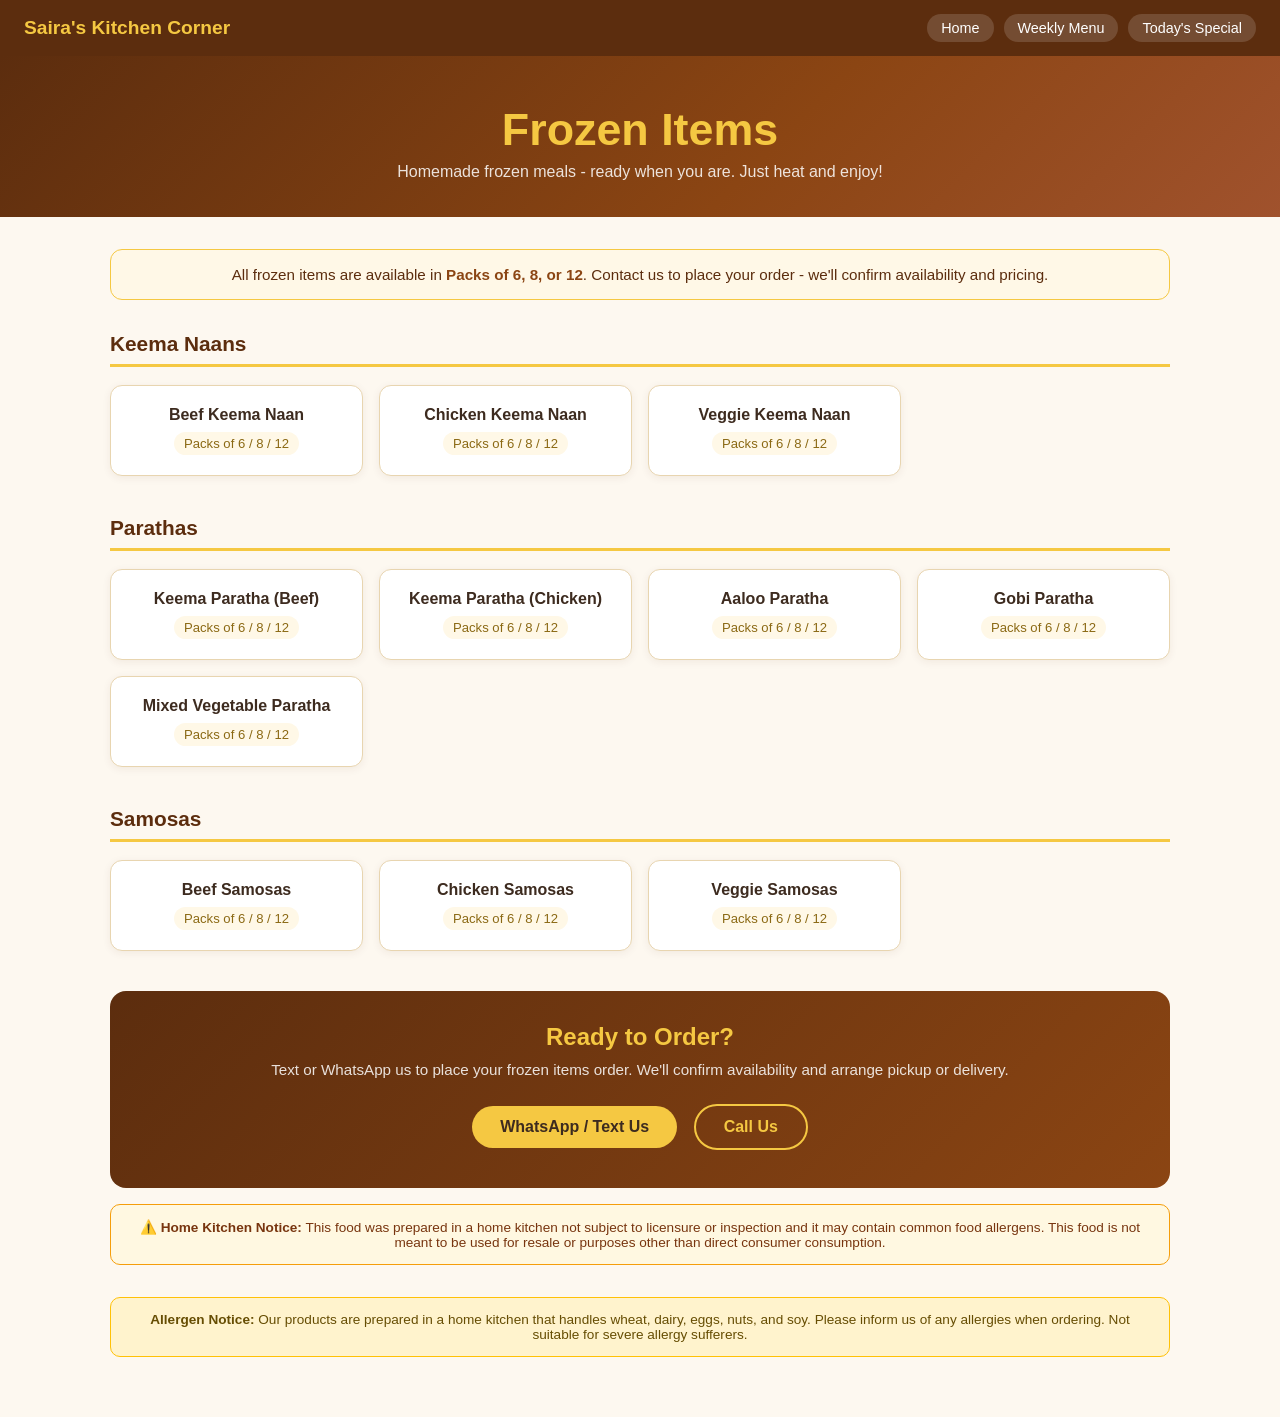
==== commit 154e060f: "Add home kitchen disclaimer to all pages" ====
--- a/frozen-items.html
+++ b/frozen-items.html
@@ -83,6 +83,7 @@
             <a class="order-btn" href="https://wa.me/19723135581?text=Hi%20Saira!%20I%27d%20like%20to%20order%20some%20frozen%20items." target="_blank">WhatsApp / Text Us</a>
             <a class="order-btn secondary" href="tel:+19723135581">Call Us</a>
         </div>
+        <div style="background:#fff8e1;border:1px solid #f59e0b;border-radius:10px;padding:14px 18px;margin-top:16px;font-size:0.85rem;color:#78350f;text-align:center;"><strong>⚠️ Home Kitchen Notice:</strong> This food was prepared in a home kitchen not subject to licensure or inspection and it may contain common food allergens. This food is not meant to be used for resale or purposes other than direct consumer consumption.</div>
         <div class="allergen">
             <strong>Allergen Notice:</strong> Our products are prepared in a home kitchen that handles wheat, dairy, eggs, nuts, and soy. Please inform us of any allergies when ordering. Not suitable for severe allergy sufferers.
         </div>
